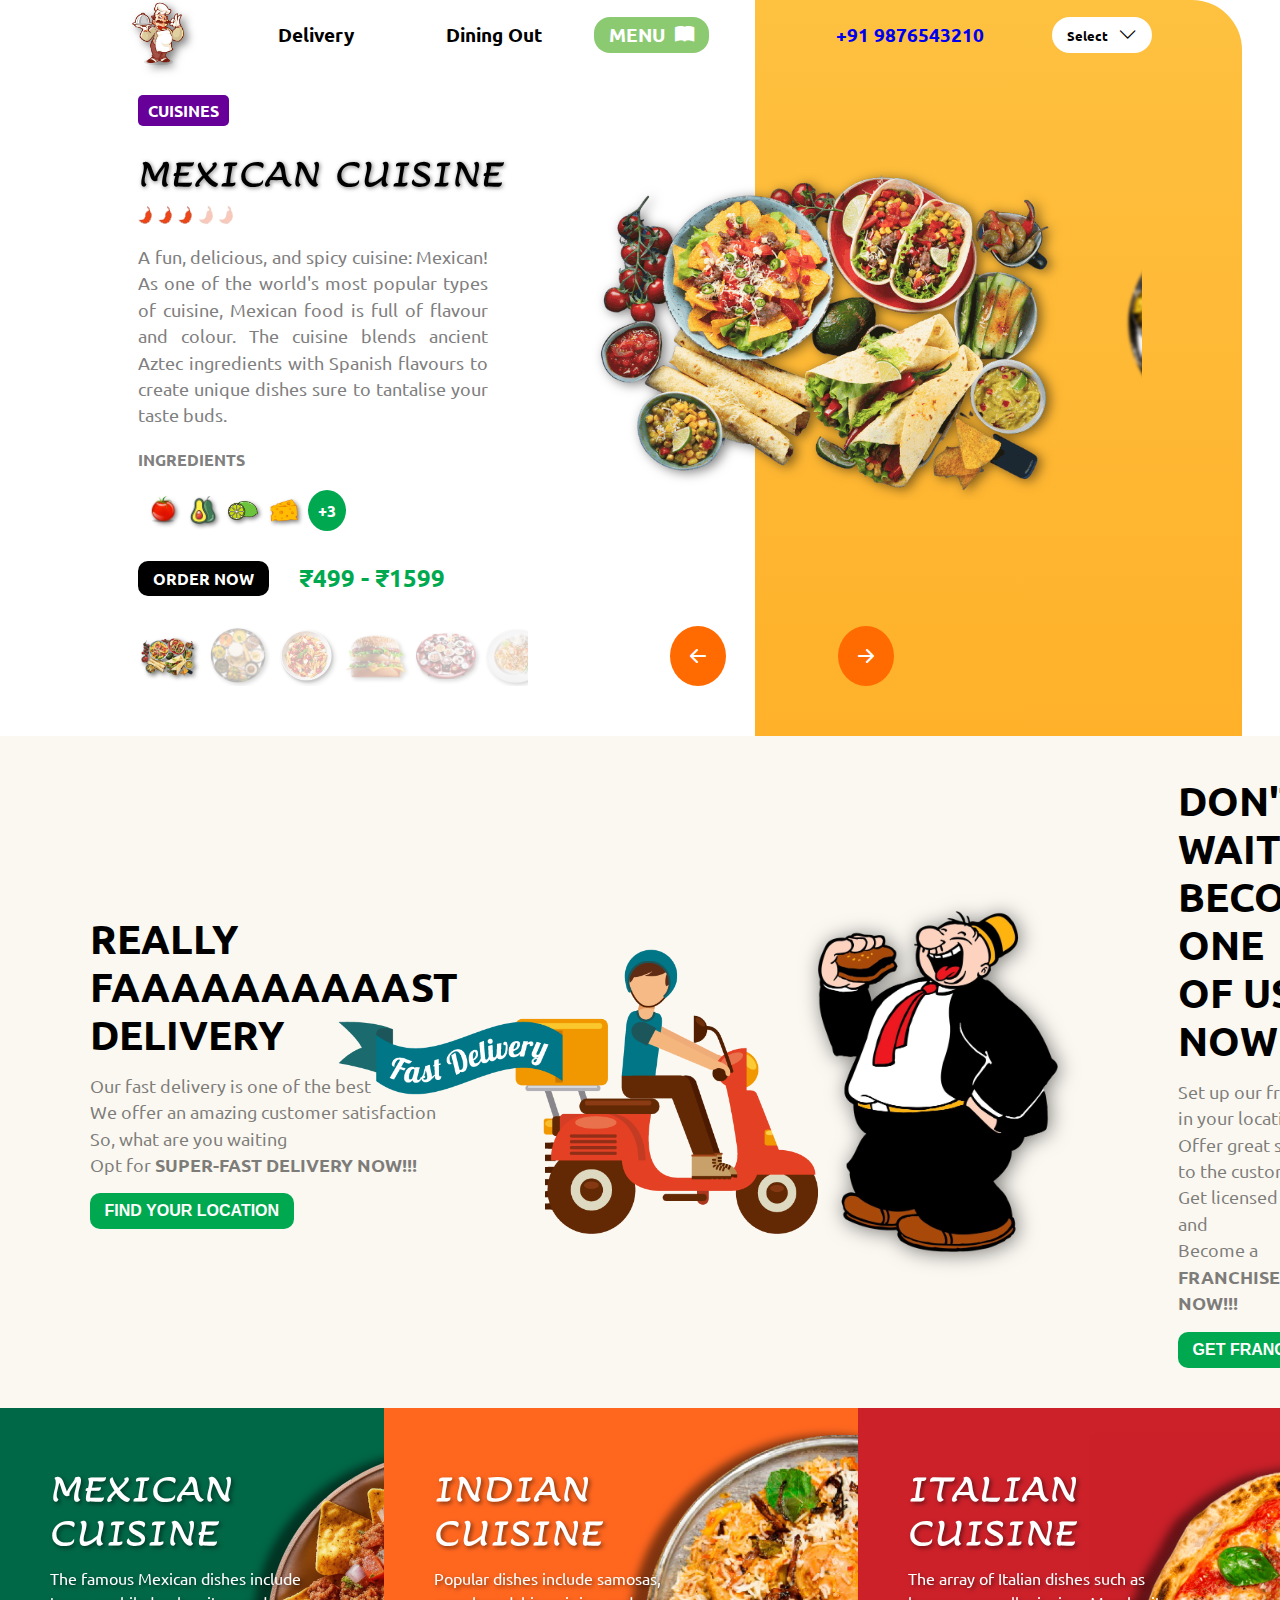
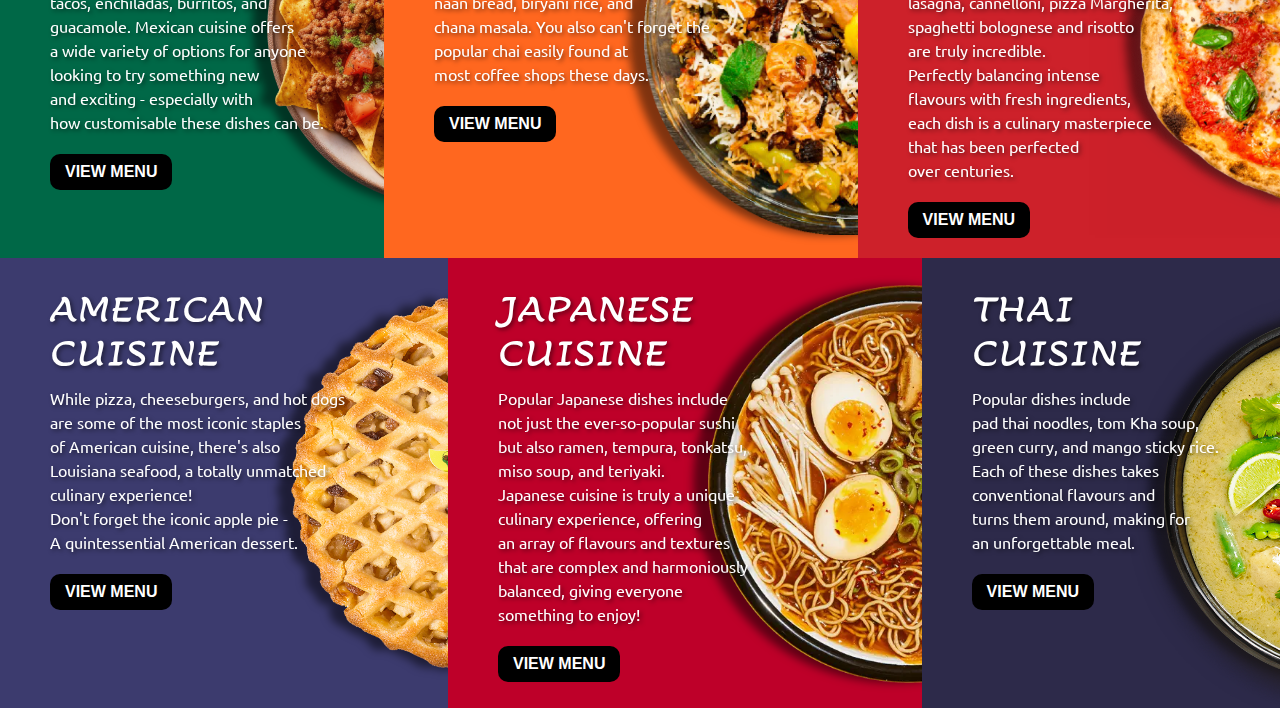
==== index.html @ 0b4f0e3e "Update index.html" ====
<!DOCTYPE html>
<html lang="en">
<head>
    <meta charset="UTF-8">
    <meta name="viewport" content="width=device-width, initial-scale=1.0">
    <title>Food Nation</title>
    
    <!-- stylesheet link -->
    <link rel="stylesheet" href="style.css">
    
    <!-- bootstrap icons link -->
    <link rel="stylesheet" href="https://cdn.jsdelivr.net/npm/bootstrap-icons@1.10.5/font/bootstrap-icons.css">
</head>
<body>

    <header>
        <nav>

            <div class="logo_ul">
                <a href="/"><img src="home_page_logo.png" alt="Our logo"></a>
                <ul>
                    <li><a href="#">Delivery</a></li>
                    <li><a href="#">Dining Out</a></li>
                    <li><a href="#">MENU <i class="bi bi-book-fill"></i></a></li>
                </ul>
            </div>

            <div class="contact_select">
                <li><a href="tel:9876543210">+91 9876543210</a></li>
                <li><h6>Select</h6>
                <i class="bi bi-chevron-down"></i></li>
            </div>

        </nav>

        <!-- Section starts -->
        <section>

            <div class="content">
                <h5>CUISINES</h5>
                <h1 class="title">MEXICAN CUISINE</h1>
                <div class="spicy_icon">
                    <img src="img/icon_1.png" alt="chilli">
                    <img src="img/icon_1.png" alt="chilli">
                    <img src="img/icon_1.png" alt="chilli">
                    <img src="img/icon_2.png" alt="chilli">
                    <img src="img/icon_2.png" alt="chilli">
                </div>
                <p>A fun, delicious, and spicy cuisine: Mexican! As one of the world's most popular types of cuisine, Mexican food is full of flavour and colour. The cuisine blends ancient Aztec ingredients with Spanish flavours to create unique dishes sure to tantalise your taste buds.</p>
                
                <h6>INGREDIENTS</h6>
                <div class="img_box">
                    <img src="img/tomato_logo.png" alt="tomato_logo">
                    <img src="img/avocado_logo.png" alt="avocado_logo">
                    <img src="img/lime_logo.png" alt="lime_logo">
                    <img src="img/cheese_logo.png" alt="cheese_logo">
                    <h6>+3</h6>
                </div>
                <div class="order_rate">
                    <a href="">ORDER NOW</a>
                    <h2 class="price">&#x20B9;499 - &#x20B9;1599</h2>
                </div>
                <div class="food_slider">
                    <img src="img/mexican_cuisine.png" alt="Mexican Cuisine">
                    <img src="img/indian_cuisine.png" alt="Indian Cuisine">
                    <img src="img/italian_cuisine.png" alt="Italian Cuisine">
                    <img src="img/american_cuisine.png" alt="American Cuisine">
                    <img src="img/japanese_cuisine.png" alt="Japanese Cuisine">
                    <img src="img/thai_cuisine.png" alt="Thai Cuisine">
                </div>
            </div>
            <div class="img_box">
                <div class="images">
                    <img src="img/mexican_cuisine.png" alt="Mexican Cuisine">
                    <img src="img/indian_cuisine.png" alt="Indian Cuisine">
                    <img src="img/italian_cuisine.png" alt="Italian Cuisine">
                    <img src="img/american_cuisine.png" alt="American Cuisine">
                    <img src="img/japanese_cuisine.png" alt="Japanese Cuisine">
                    <img src="img/thai_cuisine.png" alt="Thai Cuisine">
                </div>
                <div class="slide_buttons">
                    <i class="bi bi-arrow-left-short"></i>
                    <i class="bi bi-arrow-right-short"></i>                   
                </div>
            </div>
        </section>
        <!-- Section ends -->

    </header>

    <div class="delivery">
        
        <div class="container">
            
            <h1>REALLY <br> FAAAAAAAAAAST <br> DELIVERY</h1>
            <p>Our fast delivery is one of the best <br>
                We offer an amazing customer satisfaction <br>
                So, what are you waiting <br>
                Opt for <strong>SUPER-FAST DELIVERY NOW!!!</strong>    
            </p>
            <button>FIND YOUR LOCATION</button>
        </div>
            
        <img src="img/delivery_boy.png" alt="Delivery Boy">
        <img src="img/J._Wellington_Wimpy.webp" alt="J Wellington Wimpy">
        
        <div class="container">
            <h1>DON'T WAIT <br> BECOME ONE <br> OF US NOW</h1>
            <p>Set up our franchise in your location <br>
                Offer great service to the customers <br>
                Get licensed by us and <br>
                Become a <strong>FRANCHISEE NOW!!!</strong>    
            </p>
            <button>GET FRANCHISE</button>
        
        </div>

    </div>

    <div class="food_menu">
        
        <div class="food_box">
            <div class="container">
                <h1>MEXICAN <br> CUISINE</h1>
                <p>The famous Mexican dishes include <br> 
                    tacos, enchiladas, burritos, and <br> 
                    guacamole. Mexican cuisine offers <br> 
                    a wide variety of options for anyone <br> 
                    looking to try something new <br> 
                    and exciting - especially with <br>
                    how customisable these dishes can be.
                </p>
                <button>VIEW MENU</button>
            </div>
            <img src="img/Nachos.png" alt="Nachos">
        </div>
        
        <div class="food_box">
            <div class="container">
                <h1>INDIAN <br> CUISINE</h1>
                <p>Popular dishes include samosas, <br> 
                    naan bread, biryani rice, and <br> 
                    chana masala. You also can't forget the <br> 
                    popular chai easily found at <br> 
                    most coffee shops these days.
                </p>
                <button>VIEW MENU</button>
            </div>
            <img src="img/biryani.png" alt="Biryani">
        </div>
        
        <div class="food_box">
            <div class="container">
                <h1>ITALIAN <br> CUISINE</h1>
                <p>The array of Italian dishes such as <br> 
                    lasagna, cannelloni, pizza Margherita, <br> 
                    spaghetti bolognese and risotto <br> 
                    are truly incredible. <br> 
                    Perfectly balancing intense <br> 
                    flavours with fresh ingredients, <br> 
                    each dish is a culinary masterpiece <br> 
                    that has been perfected <br> 
                    over centuries.
                </p>
                <button>VIEW MENU</button>
            </div>
            <img src="img/pizza.png" alt="Pizza Margherita">
        </div>
        
    </div>
    
    <div class="food_menu food_menu2">

        <div class="food_box">
            <div class="container">
                <h1>AMERICAN <br> CUISINE</h1>
                <p>While pizza, cheeseburgers, and hot dogs <br>
                    are some of the most iconic staples <br> 
                    of American cuisine, there's also <br> 
                    Louisiana seafood, a totally unmatched <br>
                    culinary experience! <br>
                    Don't forget the iconic apple pie - <br>
                    A quintessential American dessert.
                </p>
                <button>VIEW MENU</button>
            </div>
            <img src="img/apple_pie.png" alt="Apple Pie">
        </div>
        
        <div class="food_box">
            <div class="container">
                <h1>JAPANESE <br> CUISINE</h1>
                <p>Popular Japanese dishes include <br> 
                    not just the ever-so-popular sushi <br>
                    but also ramen, tempura, tonkatsu, <br> 
                    miso soup, and teriyaki. <br>
                    Japanese cuisine is truly a unique <br> 
                    culinary experience, offering <br> 
                    an array of flavours and textures <br>
                    that are complex and harmoniously <br> 
                    balanced, giving everyone <br>
                    something to enjoy!
                </p>
                <button>VIEW MENU</button>
            </div>
            <img src="img/ramen.png" alt="Ramen">
        </div>
        
        <div class="food_box">
            <div class="container">
                <h1>THAI <br> CUISINE</h1>
                <p>Popular dishes include <br>
                    pad thai noodles, tom Kha soup, <br>
                    green curry, and mango sticky rice. <br>
                    Each of these dishes takes <br>
                    conventional flavours and <br> 
                    turns them around, making for <br>
                    an unforgettable meal.
                </p>
                <button>VIEW MENU</button>
            </div>
            <img src="img/green-curry.png" alt="Green Curry">
        </div>
        
    </div>

</body>
</html>
---- style.css ----
@import url('https://fonts.googleapis.com/css2?family=Baloo+2&family=Ubuntu:wght@300;400;500;700&display=swap');
@import url('https://fonts.googleapis.com/css2?family=Baloo+2&family=Lumanosimo&family=Ubuntu:wght@300;400;500;700&display=swap');

*{
    margin: 0;
    padding: 0;
    box-sizing: border-box;
}

:root{
    --white: white;
    --list-hover-text-color: rgba(0, 0, 0, .2);
    --h6-order-rate-color: #00a950;
    --paragraph-color: rgba(0, 0, 0, 0.5);
    --list-font-size: 1.2rem;
    --list-font-weight: 600;
    --content-font-size: 1rem;
    --content-font-color: gray;
}

html {
    font-family: 'Ubuntu', sans-serif;
}

header {
    position: relative;
    width: 100%;
    height: auto;
    padding-bottom: 40px;
}

/* yellow card in the top right part of the screen */
header::before {
    content: '';
    position: absolute;
    width: 38%;
    height: 100%;
    right: 3%;
    background: linear-gradient(0deg, #ffb12a, #fec140);
    border-radius: 0 50px 0 0;
    z-index: -1;
}

header nav {
    margin: 0 auto;
    width: 80%;
    height: 70px;
    display: flex;
    align-items: center;
    justify-content: space-between;
}

header nav .logo_ul{
    display: flex;
    align-items: center;
}

/* gave dimensions to the chef img logo */
header nav .logo_ul img {
    filter: drop-shadow(4px 4px 4px var(--paragraph-color));
    width: 60px;
}

/* setting the display of ul as flex so as to align them in center */
header nav .logo_ul ul{
    display: flex;
    align-items: center;
    margin-left: 50px;
}

/* removing the bullets from the list items */
header nav .logo_ul ul li{
    list-style-type: none;
    padding: 1em 2.5em;
    margin-right: 12px;
}

/* removing the underline from anchor tags */
header nav .logo_ul ul li a{
    text-decoration: none;
    color: black;
    font-size: var(--list-font-size);
    font-weight: var(--list-font-weight);
    transition: .3s linear;
}

/* targeting the last element in the list */
header nav .logo_ul ul li:nth-last-child(1) {
    background: #8CCA72;
    border-radius: 1em;
    padding: 5px 15px;
}

/* targeting the anchor tag in the last element of the list */
header nav .logo_ul ul li:nth-last-child(1) a{
    color: var(--white);
}

/* gave margin to the MENU_icon */
header nav .logo_ul ul li:nth-last-child(1) a i{
    margin-left: 5px;
}

/* hover effect for anchor tags */
header nav .logo_ul ul li a:hover{
    color: var(--list-hover-text-color);
}

/* .contact_select styling starts here */
header nav .contact_select {
    display: flex;
    align-items: center;
}

/* accessing the list elements inside .contact_select class*/
header nav .contact_select li {
    display: flex;
    align-items: center;
    padding: .5em 2.5em;
    font-size: var(--list-font-size);
    font-weight: var(--list-font-weight);
}

/* removing the bullets from the list elements */
header nav .contact_select li a {
    margin-left: 12px;
    text-decoration: none;
}

/* targeting the 2nd element of the list */
header nav .contact_select li:nth-child(2) {
    display: flex;
    justify-content: space-between;
    font-size: var(--list-font-size);
    background: var(--white);
    border-radius: 1em;
    padding: 5px 15px;
    width: 100px;
    margin-left: 20px;
}

/* giving margin-left to the icon in the 2nd element */
header nav .contact_select li:nth-child(2) i {
    margin-left: 5px;
}

/* section styling starts here */
section{
    display: flex;
    width: 80%;
    margin: auto;
    margin-top: 20px;
}

/* styling for the chilli icons and ingredients images */
section .content, .img_box{
    position: relative;
    width: 40%;
    padding: 10px;
}

/* styling for only the ingredients images */
section .img_box{
    width: 60%;
}

/* styling for the cuisines box */
section .content h5 {
    display: unset;
    color: var(--white);
    background: #660099;
    padding: 5px 10px;
    border-radius: 5px;
    font-size: var(--content-font-size);
}

/* styling for the mexican cuisine title-box */
section .content h1 {
    filter: drop-shadow(1px 1px 2px var(--paragraph-color));
    margin-block: 1em .25em; 
    font-family: 'Lumanosimo', cursive;
    letter-spacing: 3px;
}

/* styling for the chilli icons only*/
section .content .spicy_icon {
    margin-bottom: 1em;
}

/* styling for the cuisines description */
section .content p {
    text-align: justify;
    width: 350px;
    line-height: 1.5em;
    font-size: 1.1rem;
    color: var(--content-font-color);
}

/* styling for the ingredients heading */
section .content h6 {
    margin-top: 20px;
    color: var(--content-font-color);
    font-size: var(--content-font-size);
}

/* accessing the ingredients images box */
section .content .img_box {
    display: flex; 
    align-items: center; 
}

/* accessing the images in images box */
section .content .img_box img {
    width: 30px;
    margin-right: 10px;
    filter: drop-shadow(2px 2px 2px gray);
}

/* styling the +3 heading */
section .content .img_box h6 {
    background: var(--h6-order-rate-color);
    color: var(--white);
    border-radius: 50%;
    padding: 10px;
    position: relative;
    top: -10px;
}

/* accessing the order rate boxx */
section .content .order_rate {
    display: flex;
    align-items: center;
    margin-top: 10px;
}

/* styling the anchor tage in order rate boxx */
section .content .order_rate a {
    font-weight: var(--list-font-weight);
    background: #000;
    color: var(--white);
    border-radius: 10px;
    padding: 7px 15px;
    text-decoration: none;
    font-size: var(--content-font-size);
    transition: .3s linear;
}

/* adding a hover class over the anchor tag */
section .content .order_rate a:hover {
    background: var(--h6-order-rate-color);
} 

/* styling the price heading beside order rate boxx */
section .content .order_rate h2 {
    margin-left: 30px;
    color: var(--h6-order-rate-color);
}

/* setting scroll properties of the food slider */
section .content .food_slider {
    margin-top: 30px;
    display: flex;
    align-items: center;
    width: 100%;
    overflow-x: auto;
    scroll-behavior: smooth;
    scrollbar-width:none; /* hiding the scroll-bar for firefox */
}

/* hiding the scroll-bar for chrome */
section .content .food_slider::-webkit-scrollbar {
    display: none;
}

/* styling each image within the food slider */
section .content .food_slider img {
    filter: drop-shadow(2px 2px 2px var(--paragraph-color));
    width: 60px;
    height: 60px;
    margin-right: 10px;
    cursor: pointer;
    opacity: .3;
    transition: .3s linear;
    object-fit: contain;
}

/* giving the 1st image in the slider a opacity-1 using pseudo-class */
section .content .food_slider img:nth-child(1) {
    opacity: 1;
    transform: scale(1.1);
}

/* adding hover effect over each image in the slider and also scaling them */
section .content .food_slider img:hover {
    opacity: 1;
    transform: scale(1.1);
}

/* setting scroll properties of the img_box */
section .img_box .images {
    width: 100%;
    display: flex;
    align-items: center;
    scroll-behavior: smooth;
    overflow-x: auto;
    margin-top: 50px;    
    scrollbar-width:none; /* hiding the scroll-bar for firefox */
}

/* hiding the scroll-bar for chrome */
section .img_box .images::-webkit-scrollbar {
    display: none;
}

/* styling each image withing the box */
section .img_box .images img {
    width: 13.5em;
    margin-right: 10px;
    filter: blur(1.5px);
    transition: .3s linear;
}

/* accessing the 1st element from the image box and styling iy */
section .img_box .images img:nth-child(1) {
    width: 35em;
    filter: blur(0px) drop-shadow(4px 2.5px 6px var(--paragraph-color));
}

/* styling the slider buttons */
section .img_box .slide_buttons {
    position: absolute;
    bottom: 10px;
    left: 21.5%;
    width: 14em;
    display: flex;
    align-items: center;
    justify-content: space-between;
}

/* styling the icons within the buttons */
section .img_box .slide_buttons i {
    font-size: 2em;
    background: #ff6b01;
    color: var(--white);
    border-radius: 50%;
    padding: 10px 12px;
    cursor: pointer;
    transition: .3s linear;
}
/* section styling ends here */

/* delivery section styling starts here */
.delivery {
    width: 100%;
    margin: auto;
    background: #fbf8f2;
    height: auto;
    padding: 40px 7%;
    display: flex;
    align-items: center;
}

/* styling the title of delivery class */
.delivery .container h1 {
    font-weight: bold;
    font-size: 2.5rem;
    line-height: 1.2em;
}

/* styling the paragraph in delivery class */
.delivery .container p {
    font-size: 1.1rem;
    color: var(--paragraph-color);
    line-height: 1.5em;
    margin: 15px 0;
}

/* styling the button in delivery class */
.delivery .container button {
    font-weight: var(--list-font-weight);
    background: var(--h6-order-rate-color);
    border-radius: 10px;
    padding: 9px 15px;
    color: var(--white);
    font-size: 1rem;
    border: none;
    outline: none;
    cursor: pointer;
    transition: .3s linear;
}

/* adding a hover effect over the button */
.delivery .container button:hover {
    background: black;
}

/* styling the delivery boy image */
.delivery img:nth-child(2) {
    width: 30em;
    transform: translateX(-120px) translateY(20px);
}

/* styling the food lover image */
.delivery img:nth-child(3) {
    width: 15em;
    transform: translateX(-120px) translateY(10px);
    filter: drop-shadow(2px 2px 10px rgba(0, 0, 0, 0.5));
}
/* delivery section styling ends here */

/* food_menu styling starts here */
.food_menu {
    width: 100%;
    display: flex;
    justify-content: space-between;
}

.food_menu .food_box{
    overflow: hidden;
    color: var(--white);
    position: relative;
    width: 30%;
    height: 450px;
    background: #006847;
    padding: 60px 50px;
    z-index: 2;
}

.food_menu .food_box:nth-child(2){
    width: 37%;
    background: #FF671F;
}

.food_menu .food_box:nth-child(3){
    width: 33%;
    background: #CD212A;
}

.food_menu .food_box .container {
    position: relative;
    z-index: 2;
}

.food_menu .food_box .container h1{
    filter: drop-shadow(2px 2px 2px var(--paragraph-color));
    font-family: 'Lumanosimo', cursive;
    letter-spacing: 3px;
    font-weight: var(--list-font-weight);
    margin-bottom: 10px;
}

.food_menu .food_box .container p{
    filter: drop-shadow(2px 2px 2px var(--paragraph-color));
    line-height: 1.5em;
    margin-top: 10px;
}

.food_menu .food_box .container button{
    font-weight: var(--list-font-weight);
    background: black;
    border-radius: 10px;
    padding: 9px 15px;
    color: var(--white);
    font-size: 1rem;
    border: none;
    outline: none;
    cursor: pointer;
    margin-top: 20px;
    transition: .3s linear;
}

.food_menu .food_box img {
    filter: drop-shadow(-15px 0px 4px var(--paragraph-color));
    position: absolute;
    left: 53%;
    top: -4%;
    width: 30em;
    z-index: -1;
}

.food_menu .food_box:nth-child(2) img {
    position: absolute;
    left: 55%;
    top: 6%;
    width: 25em;
    z-index: -1;
}

.food_menu .food_box:nth-child(3) img {
    position: absolute;
    left: 59%;
    top: 6%;
    width: 25em;
    z-index: -1;
}

.food_menu2 .food_box {
    overflow: hidden;
    position: relative;
    width: 35%;
    height: 450px;
    background: #3c3b6e;
    padding: 30px 50px;
    /* padding: 60px 50px; */
    z-index: 2;
}

.food_menu2 .food_box:nth-child(2) {
    width: 37%;
    background: #be0029;
}

.food_menu2 .food_box:nth-child(3) {
    width: 28%;
    background: #2D2A4A;
}

.food_menu2 .food_box:nth-child(3) img{
    position: absolute;
    left: 50%;
    top: 3%;
    width: 30em;
    z-index: -1;
}
/* food_menu styling ends here */
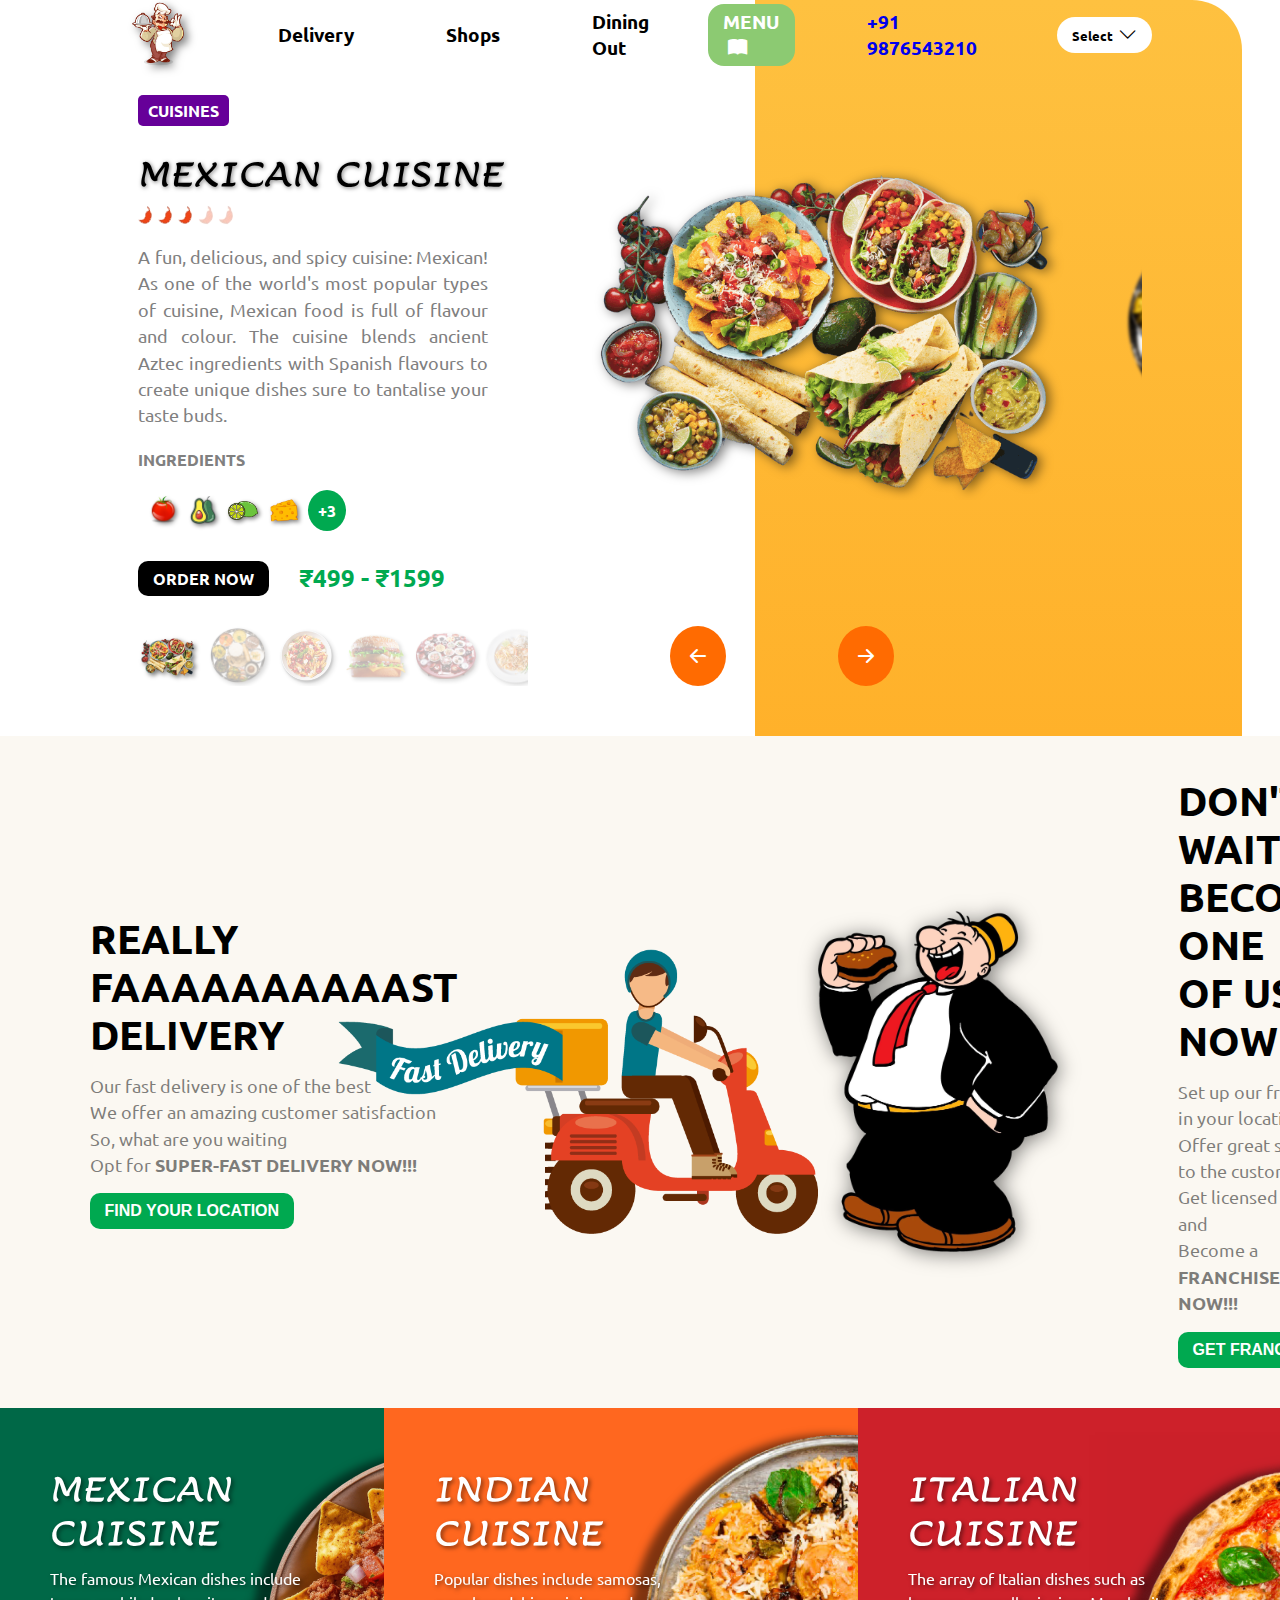
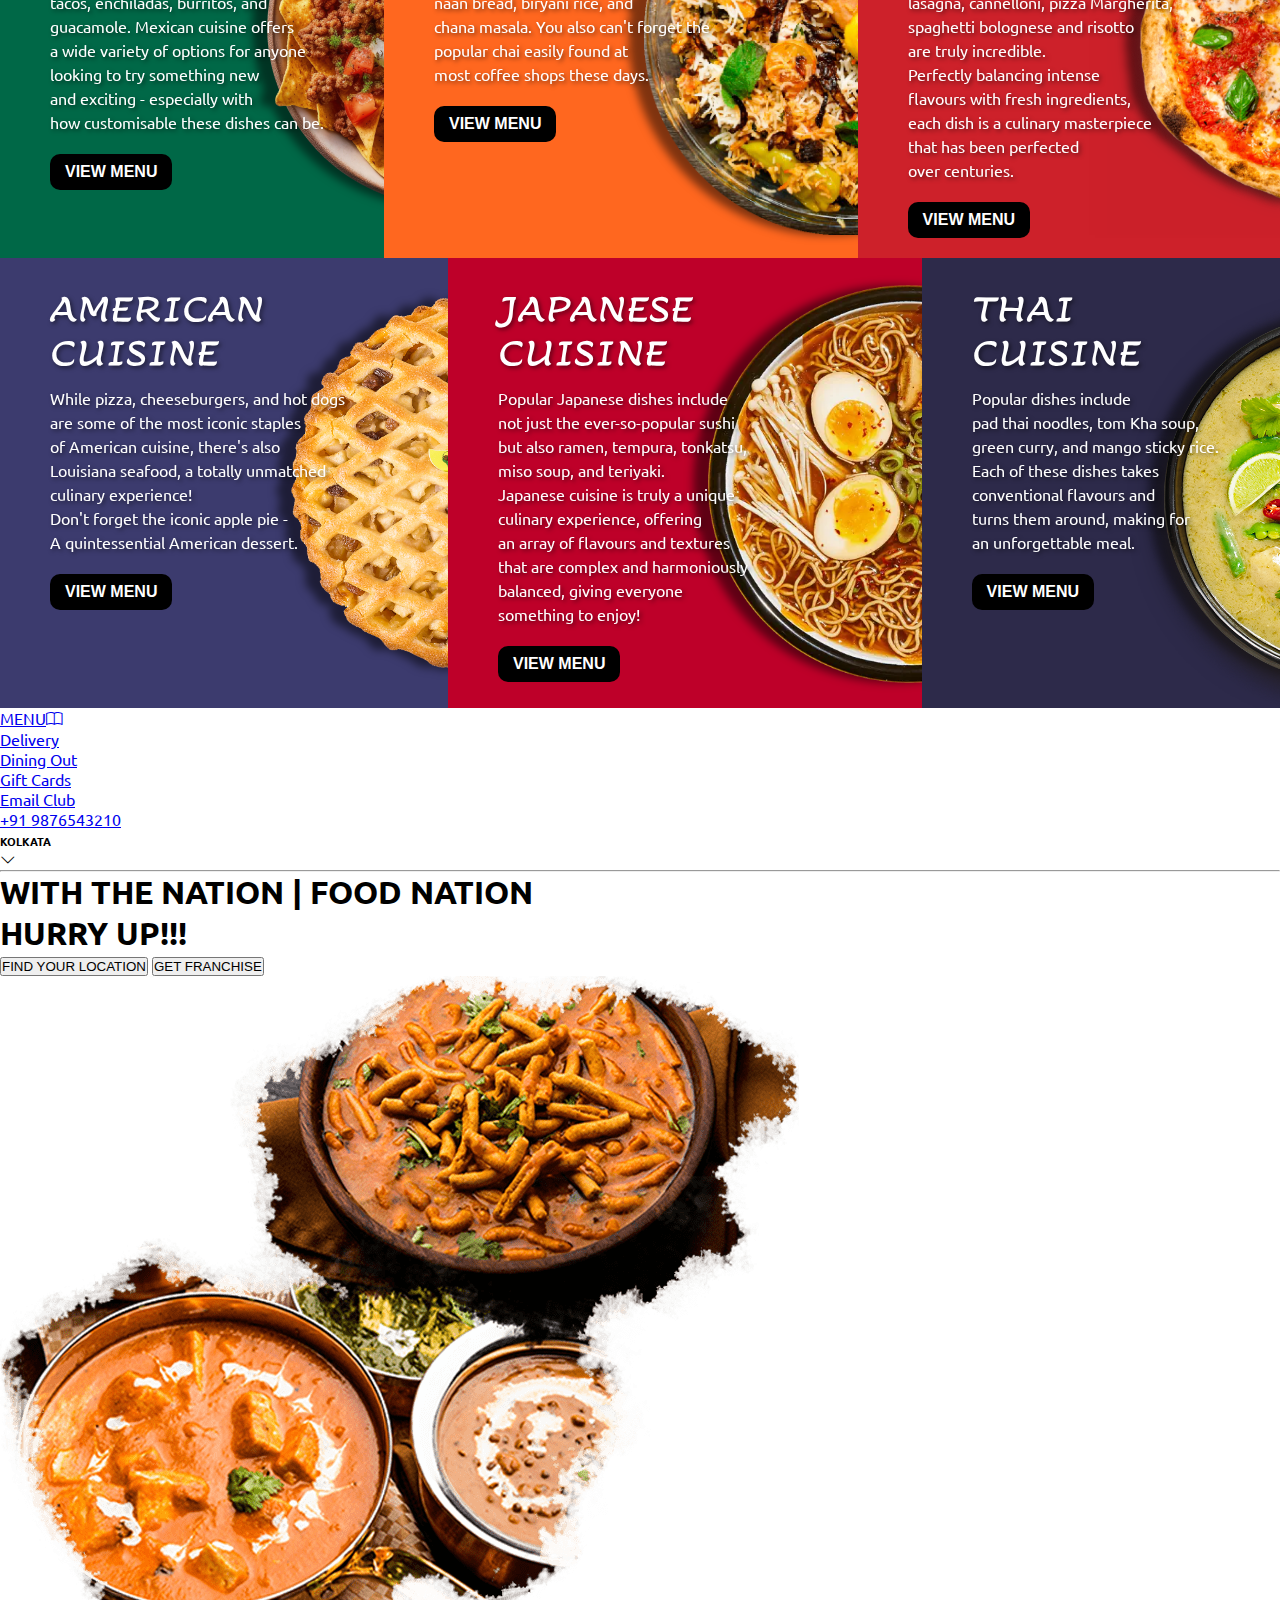
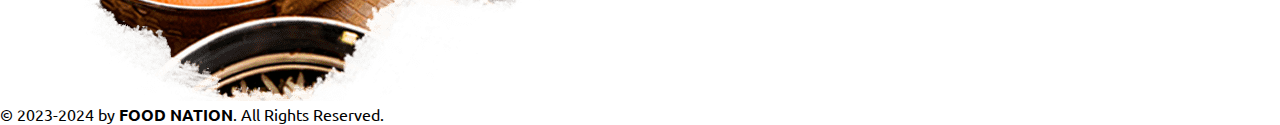
==== commit 506d7cea: "Update index.html" ====
--- a/index.html
+++ b/index.html
@@ -20,6 +20,7 @@
                 <a href="/"><img src="home_page_logo.png" alt="Our logo"></a>
                 <ul>
                     <li><a href="#">Delivery</a></li>
+                    <li><a href="#">Shops</a></li>
                     <li><a href="#">Dining Out</a></li>
                     <li><a href="#">MENU <i class="bi bi-book-fill"></i></a></li>
                 </ul>
@@ -27,8 +28,10 @@
 
             <div class="contact_select">
                 <li><a href="tel:9876543210">+91 9876543210</a></li>
-                <li><h6>Select</h6>
-                <i class="bi bi-chevron-down"></i></li>
+                <li>
+                    <h6>Select</h6>
+                    <i class="bi bi-chevron-down"></i>
+                </li>
             </div>
 
         </nav>
@@ -83,6 +86,7 @@
                     <i class="bi bi-arrow-right-short"></i>                   
                 </div>
             </div>
+
         </section>
         <!-- Section ends -->
 
@@ -224,5 +228,42 @@
         
     </div>
 
+    <footer>
+
+        <nav>
+            <ul>
+                <li><a href="#">MENU<i class="bi bi-book"></i></a></li>
+                <li><a href="#">Delivery</a></li>
+                <li><a href="#">Dining Out</a></li>
+                <li><a href="#">Gift Cards</a></li>
+                <li><a href="#">Email Club</a></li>
+            </ul>
+            <ul>
+                <li><a href="tel:9876543210">+91 9876543210</a></li>
+                <li>
+                    <h6>KOLKATA</h6>
+                    <i class="bi bi-chevron-down"></i>
+                </li>
+            </ul>
+        </nav>
+
+        <hr>
+
+        <div class="container">
+
+            <h1>WITH THE NATION | FOOD NATION</h1>
+            <h1>HURRY UP!!!</h1>
+            <div class="button">
+                <button>FIND YOUR LOCATION</button>
+                <button>GET FRANCHISE</button>
+            </div>
+        </div>
+        <img src="img/footer_food.png" alt="Footer Food Image">
+        <p class="copyright">© 2023-2024 by <strong>FOOD NATION</strong>. All Rights Reserved.</p>
+    
+    </footer>
+
+    <script src="app.js"></script>
+
 </body>
-</html>
+</html>--- a/style.css
+++ b/style.css
@@ -415,6 +415,7 @@
     justify-content: space-between;
 }
 
+/* styling every food_box in the 1st row */
 .food_menu .food_box{
     overflow: hidden;
     color: var(--white);
@@ -426,21 +427,25 @@
     z-index: 2;
 }
 
+/* targeting the 2nd food_box in the 1st row*/
 .food_menu .food_box:nth-child(2){
     width: 37%;
     background: #FF671F;
 }
 
+/* targeting the 3rd food_box in the 1st row*/
 .food_menu .food_box:nth-child(3){
     width: 33%;
     background: #CD212A;
 }
 
+/* styling the food_box container */
 .food_menu .food_box .container {
     position: relative;
     z-index: 2;
 }
 
+/* styling the heading within the food_box container */
 .food_menu .food_box .container h1{
     filter: drop-shadow(2px 2px 2px var(--paragraph-color));
     font-family: 'Lumanosimo', cursive;
@@ -449,12 +454,14 @@
     margin-bottom: 10px;
 }
 
+/* styling the paragraph within the food_box container */
 .food_menu .food_box .container p{
     filter: drop-shadow(2px 2px 2px var(--paragraph-color));
     line-height: 1.5em;
     margin-top: 10px;
 }
 
+/* styling the button within the food_box container */
 .food_menu .food_box .container button{
     font-weight: var(--list-font-weight);
     background: black;
@@ -469,6 +476,7 @@
     transition: .3s linear;
 }
 
+/* targeting images of the food_box*/
 .food_menu .food_box img {
     filter: drop-shadow(-15px 0px 4px var(--paragraph-color));
     position: absolute;
@@ -478,6 +486,7 @@
     z-index: -1;
 }
 
+/* targeting the image in the 2nd food_box in the 1st row*/
 .food_menu .food_box:nth-child(2) img {
     position: absolute;
     left: 55%;
@@ -486,6 +495,7 @@
     z-index: -1;
 }
 
+/* targeting the image in the 3rd food_box in the 1st row*/
 .food_menu .food_box:nth-child(3) img {
     position: absolute;
     left: 59%;
@@ -494,6 +504,7 @@
     z-index: -1;
 }
 
+/* styling every food_box in the 2nd row */
 .food_menu2 .food_box {
     overflow: hidden;
     position: relative;
@@ -505,16 +516,19 @@
     z-index: 2;
 }
 
+/* targeting the 2nd food_box in the 2nd row*/
 .food_menu2 .food_box:nth-child(2) {
     width: 37%;
     background: #be0029;
 }
 
+/* targeting the 3rd food_box in the 2nd row*/
 .food_menu2 .food_box:nth-child(3) {
     width: 28%;
     background: #2D2A4A;
 }
 
+/* targeting the image in the 2nd food_box in the 2nd row*/
 .food_menu2 .food_box:nth-child(3) img{
     position: absolute;
     left: 50%;
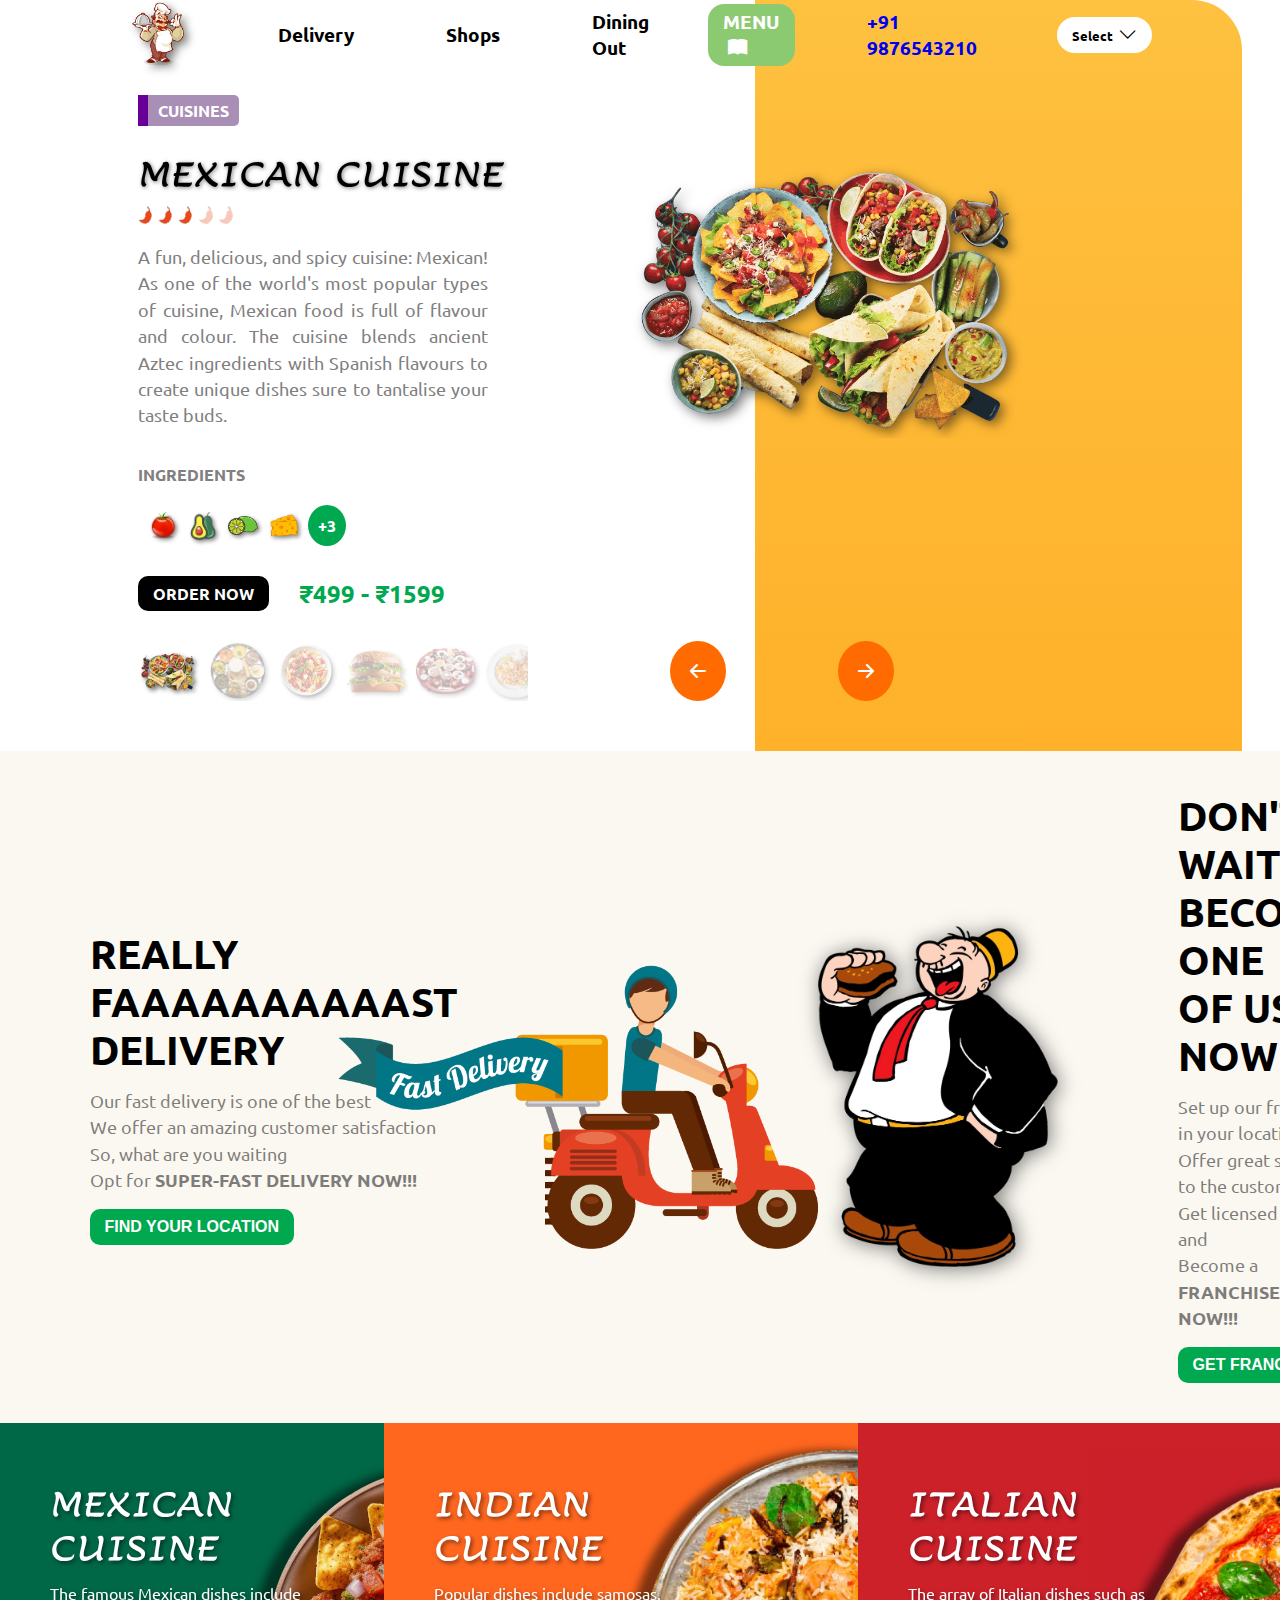
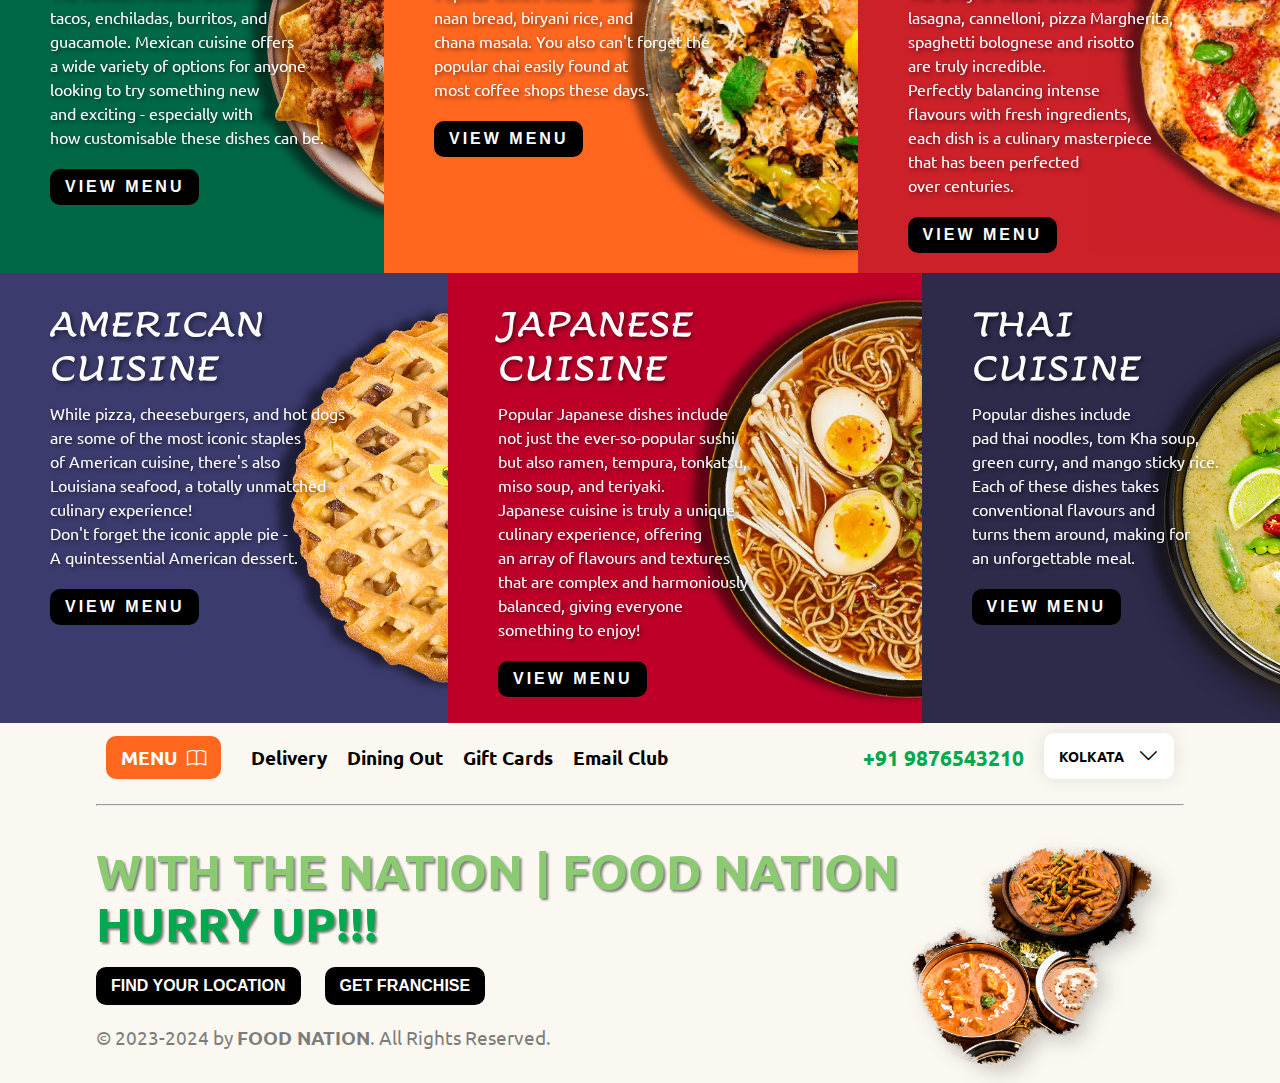
==== commit 6fbada57: "Update files" ====
--- a/index.html
+++ b/index.html
@@ -49,7 +49,7 @@
                     <img src="img/icon_2.png" alt="chilli">
                     <img src="img/icon_2.png" alt="chilli">
                 </div>
-                <p>A fun, delicious, and spicy cuisine: Mexican! As one of the world's most popular types of cuisine, Mexican food is full of flavour and colour. The cuisine blends ancient Aztec ingredients with Spanish flavours to create unique dishes sure to tantalise your taste buds.</p>
+                <p class="description">A fun, delicious, and spicy cuisine: Mexican! As one of the world's most popular types of cuisine, Mexican food is full of flavour and colour. The cuisine blends ancient Aztec ingredients with Spanish flavours to create unique dishes sure to tantalise your taste buds.</p>
                 
                 <h6>INGREDIENTS</h6>
                 <div class="img_box">
@@ -64,22 +64,22 @@
                     <h2 class="price">&#x20B9;499 - &#x20B9;1599</h2>
                 </div>
                 <div class="food_slider">
-                    <img src="img/mexican_cuisine.png" alt="Mexican Cuisine">
-                    <img src="img/indian_cuisine.png" alt="Indian Cuisine">
-                    <img src="img/italian_cuisine.png" alt="Italian Cuisine">
-                    <img src="img/american_cuisine.png" alt="American Cuisine">
-                    <img src="img/japanese_cuisine.png" alt="Japanese Cuisine">
-                    <img src="img/thai_cuisine.png" alt="Thai Cuisine">
+                    <img class="icon_images" src="img/mexican_cuisine.png" alt="Mexican Cuisine">
+                    <img class="icon_images" src="img/indian_cuisine.png" alt="Indian Cuisine">
+                    <img class="icon_images" src="img/italian_cuisine.png" alt="Italian Cuisine">
+                    <img class="icon_images" src="img/american_cuisine.png" alt="American Cuisine">
+                    <img class="icon_images" src="img/japanese_cuisine.png" alt="Japanese Cuisine">
+                    <img class="icon_images" src="img/thai_cuisine.png" alt="Thai Cuisine">
                 </div>
             </div>
             <div class="img_box">
                 <div class="images">
-                    <img src="img/mexican_cuisine.png" alt="Mexican Cuisine">
-                    <img src="img/indian_cuisine.png" alt="Indian Cuisine">
-                    <img src="img/italian_cuisine.png" alt="Italian Cuisine">
-                    <img src="img/american_cuisine.png" alt="American Cuisine">
-                    <img src="img/japanese_cuisine.png" alt="Japanese Cuisine">
-                    <img src="img/thai_cuisine.png" alt="Thai Cuisine">
+                    <img class="main_images" src="img/mexican_cuisine.png" alt="Mexican Cuisine">
+                    <img class="main_images" src="img/indian_cuisine.png" alt="Indian Cuisine">
+                    <img class="main_images" src="img/italian_cuisine.png" alt="Italian Cuisine">
+                    <img class="main_images" src="img/american_cuisine.png" alt="American Cuisine">
+                    <img class="main_images" src="img/japanese_cuisine.png" alt="Japanese Cuisine">
+                    <img class="main_images" src="img/thai_cuisine.png" alt="Thai Cuisine">
                 </div>
                 <div class="slide_buttons">
                     <i class="bi bi-arrow-left-short"></i>
--- a/style.css
+++ b/style.css
@@ -16,6 +16,7 @@
     --list-font-weight: 600;
     --content-font-size: 1rem;
     --content-font-color: gray;
+    --off-white-bg: #fbf8f2;
 }
 
 html {
@@ -168,9 +169,10 @@
 section .content h5 {
     display: unset;
     color: var(--white);
-    background: #660099;
+    background: #a98eb6;
     padding: 5px 10px;
-    border-radius: 5px;
+    border-radius: 0 5px 5px 0;
+    border-left: 10px solid #660099;
     font-size: var(--content-font-size);
 }
 
@@ -191,6 +193,7 @@
 section .content p {
     text-align: justify;
     width: 350px;
+    height: 200px;
     line-height: 1.5em;
     font-size: 1.1rem;
     color: var(--content-font-color);
@@ -314,16 +317,20 @@
 
 /* styling each image withing the box */
 section .img_box .images img {
-    width: 13.5em;
-    margin-right: 10px;
+    width: 20em;
+    padding: 0 50px;
     filter: blur(1.5px);
     transition: .3s linear;
 }
 
-/* accessing the 1st element from the image box and styling iy */
+/* accessing the 1st element from the image box and styling it */
 section .img_box .images img:nth-child(1) {
-    width: 35em;
-    filter: blur(0px) drop-shadow(4px 2.5px 6px var(--paragraph-color));
+    width: 560px;
+    filter: blur(0px) drop-shadow(4px 4px 6px var(--paragraph-color));
+}
+
+section .img_box .images img:last-child {
+    margin-right: 400px;
 }
 
 /* styling the slider buttons */
@@ -353,7 +360,7 @@
 .delivery {
     width: 100%;
     margin: auto;
-    background: #fbf8f2;
+    background: var(--off-white-bg);
     height: auto;
     padding: 40px 7%;
     display: flex;
@@ -464,6 +471,7 @@
 /* styling the button within the food_box container */
 .food_menu .food_box .container button{
     font-weight: var(--list-font-weight);
+    letter-spacing: 3px;
     background: black;
     border-radius: 10px;
     padding: 9px 15px;
@@ -536,4 +544,186 @@
     width: 30em;
     z-index: -1;
 }
-/* food_menu styling ends here */+/* food_menu styling ends here */
+
+/* footer styling starts here */
+footer {
+    overflow: hidden;
+    width: 100%;
+    height: auto;
+    background: var(--off-white-bg);
+    position: relative;
+}
+
+/* styling the nav bar in footer */
+footer nav {
+    width: 85%;
+    margin: auto;
+    display: flex;
+    align-items: center;
+    justify-content: space-between;
+    padding-top: 10px;
+}
+
+/* stylig the unordered list within nav */
+footer nav ul {
+    display: flex;
+    align-items: center;
+    list-style-type: none;
+}
+
+/* styling the list elements */
+footer nav ul li {
+    margin: 5px 10px;
+}
+
+/* styling the anchor tag in the list */
+footer nav ul li a {
+    text-decoration: none;
+    color: black;
+    font-weight: var(--list-font-weight);
+    font-size: var(--list-font-size);
+    transition: .3s linear;
+}
+
+/* adding a hover effect over the anchor tag */
+footer nav ul li a:hover{
+    color: rgba(0, 0, 0, 0.6);
+}
+
+/* accessing the anchor tag of the 1st list item */
+footer nav ul li:nth-child(1) a{
+    background: #FF671F;
+    color: var(--white);
+    padding: 9px 15px;
+    border-radius: 10px;
+    cursor: pointer;
+    font-size: 1.2rem;
+    transition: .3s linear;
+    margin-top: 10px;
+    margin-right: 10px;
+}
+
+/* accessing the icon of the 1st list item */
+footer nav ul li:nth-child(1) a i{
+    margin-left: 10px;
+}
+
+/* accessing the anchor tag of the 2nd unordered list within the nav */
+footer nav ul:nth-child(2) li a {
+    all: unset;
+    color: var(--h6-order-rate-color);
+    font-weight: bold;
+    font-size: 1.3rem;
+}
+
+/* accessing the anchor tag of the 2nd list item in the 2nd unordered list  */
+footer nav ul:nth-child(2) li:nth-child(2) a {
+    background: var(--white);
+    color: black;
+    padding: 9px 15px;
+    border-radius: 10px;
+    cursor: pointer;
+    font-size: 1.2rem;
+    transition: .3s linear;
+    margin-top: 10px;
+    margin-right: 10px;
+}
+
+/* accessing the 2nd list item in the 2nd unordered list  */
+footer nav ul:nth-child(2) li:nth-child(2) {
+    display: flex;
+    align-items: center;
+    justify-content: space-between;
+    width: 130px;
+    margin-top: 0;
+    margin-right: 10px;
+    padding: 9px 15px;
+    border-radius: 10px;
+    font-size: 1.3rem;
+    background: var(--white);
+    color: black;
+    box-shadow: 0 0 20px rgba(0, 0, 0, .1);
+    cursor: pointer;
+    transition: .3s linear;
+}
+
+/* styling the hr tag in the footer */
+footer hr {
+    width: 85%;
+    margin: auto;
+    margin-top: 20px;
+}
+
+/* styling the .container div */
+footer .container{
+    width: 85%;
+    margin: auto;
+    margin-top: 40px;
+}
+
+/* styling the title in .container */
+footer .container h1{
+    filter: drop-shadow(2px 2px 1px var(--paragraph-color));
+    margin-top: 5px;
+    font-size: 3rem;
+    font-weight: bold;
+    line-height: 1em;
+    color: #8CCA72;
+}
+
+/* styling the 2nd title in .container */
+footer .container h1:nth-child(2) {
+    color: var(--h6-order-rate-color);
+}
+
+/* styling the .button div */
+footer .container .button {
+    margin-top: 20px;
+}
+
+/* styling the buttons in .button */
+footer .container .button button {
+    margin-right: 20px;
+    padding: 10px 15px;
+    font-size: 1rem;
+    border-radius: 10px;
+    color: var(--white);
+    background: black;
+    font-weight: var(--list-font-weight);
+    border: none;
+    outline: none;
+    cursor: pointer;
+    transition: .3s linear;
+}
+
+/* adding a hover effect over the buttons */
+footer .container .button button:hover {
+    background: #8CCA72;
+}
+
+/* giving a seperate hover effect to the 2nd button */
+footer .container .button button:nth-child(2):hover {
+    background: var(--h6-order-rate-color);
+}
+
+/* adjusting the footer image */
+footer img {
+    filter: drop-shadow(8px 8px 10px var(--list-hover-text-color));
+    position: absolute;
+    right: 10%;
+    bottom: 5%;
+    width: 15em;
+    height: auto;
+}
+
+/* styling the copyright para */
+footer .copyright {
+    color: var(--paragraph-color);
+    width: 85%;
+    margin: auto;
+    margin-top: 20px;
+    font-size: 1.2rem;
+    padding-bottom: 2rem;
+}
+/* footer styling ends here */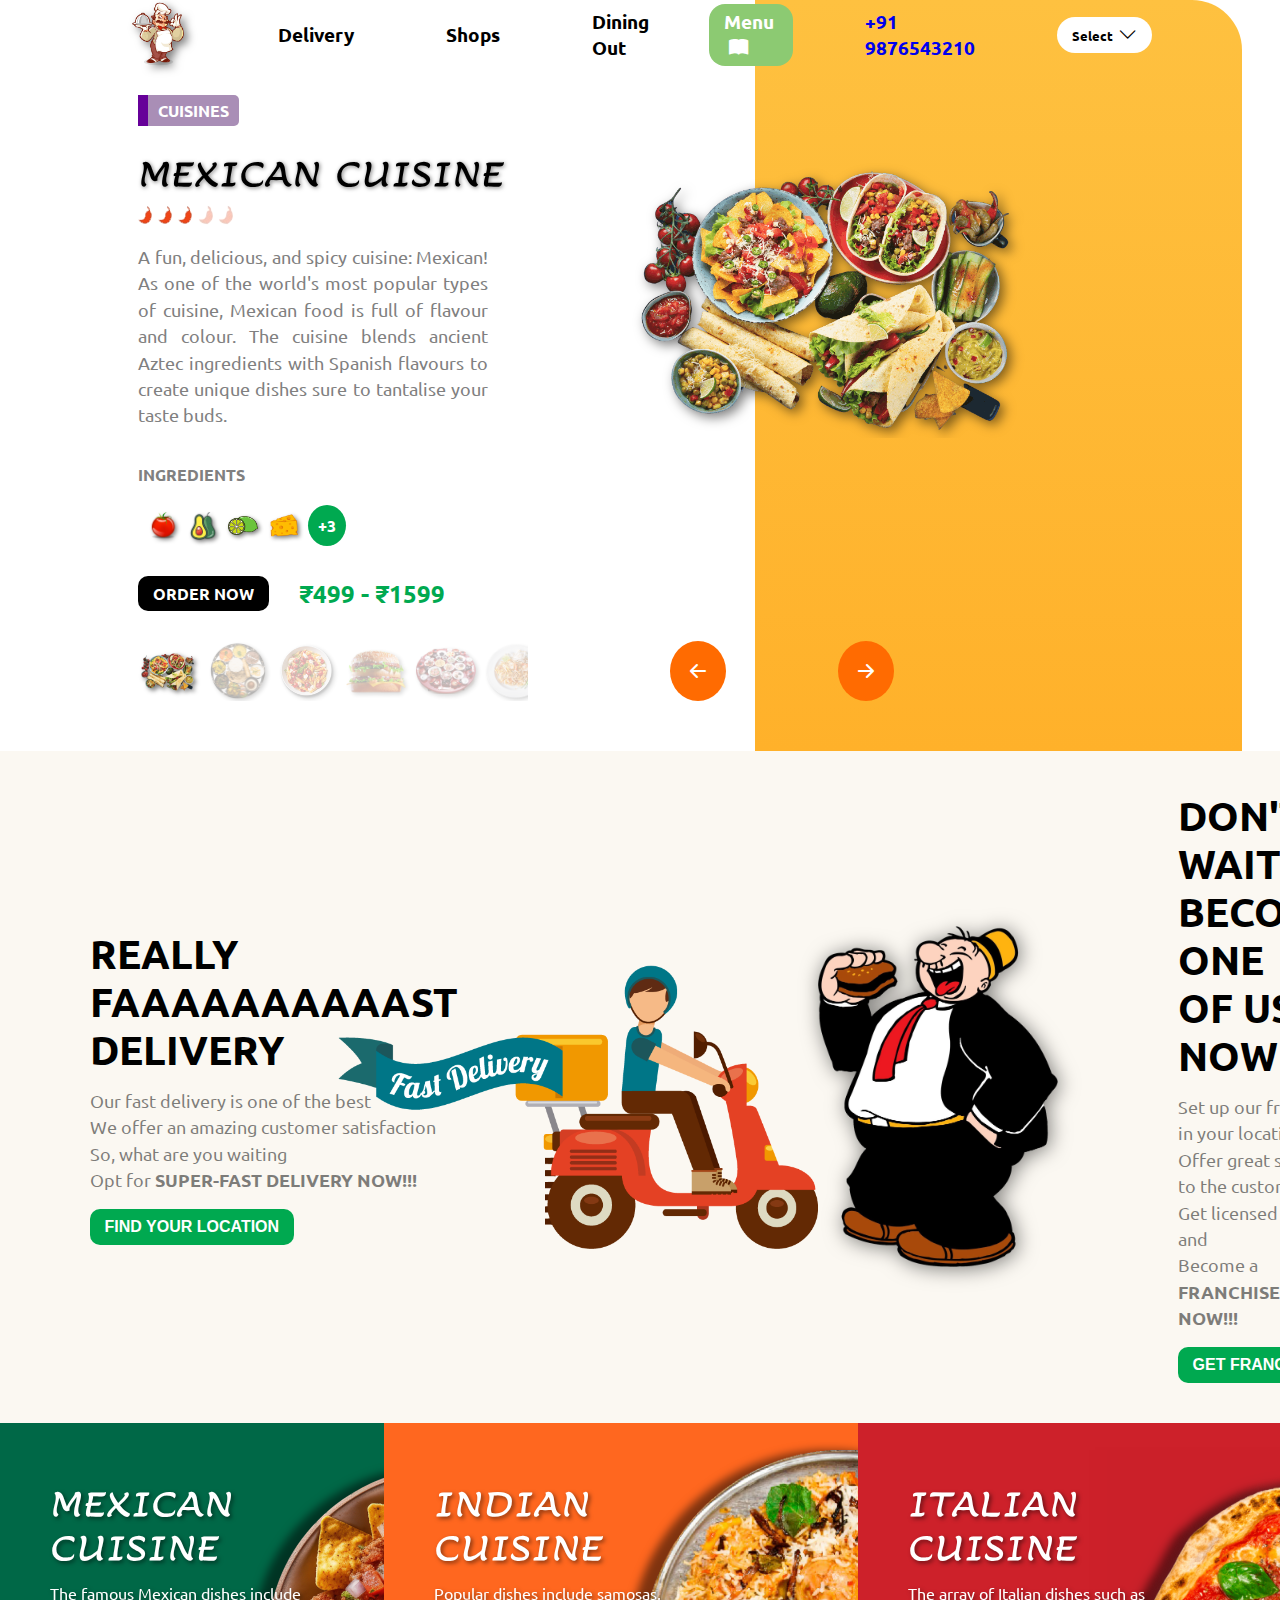
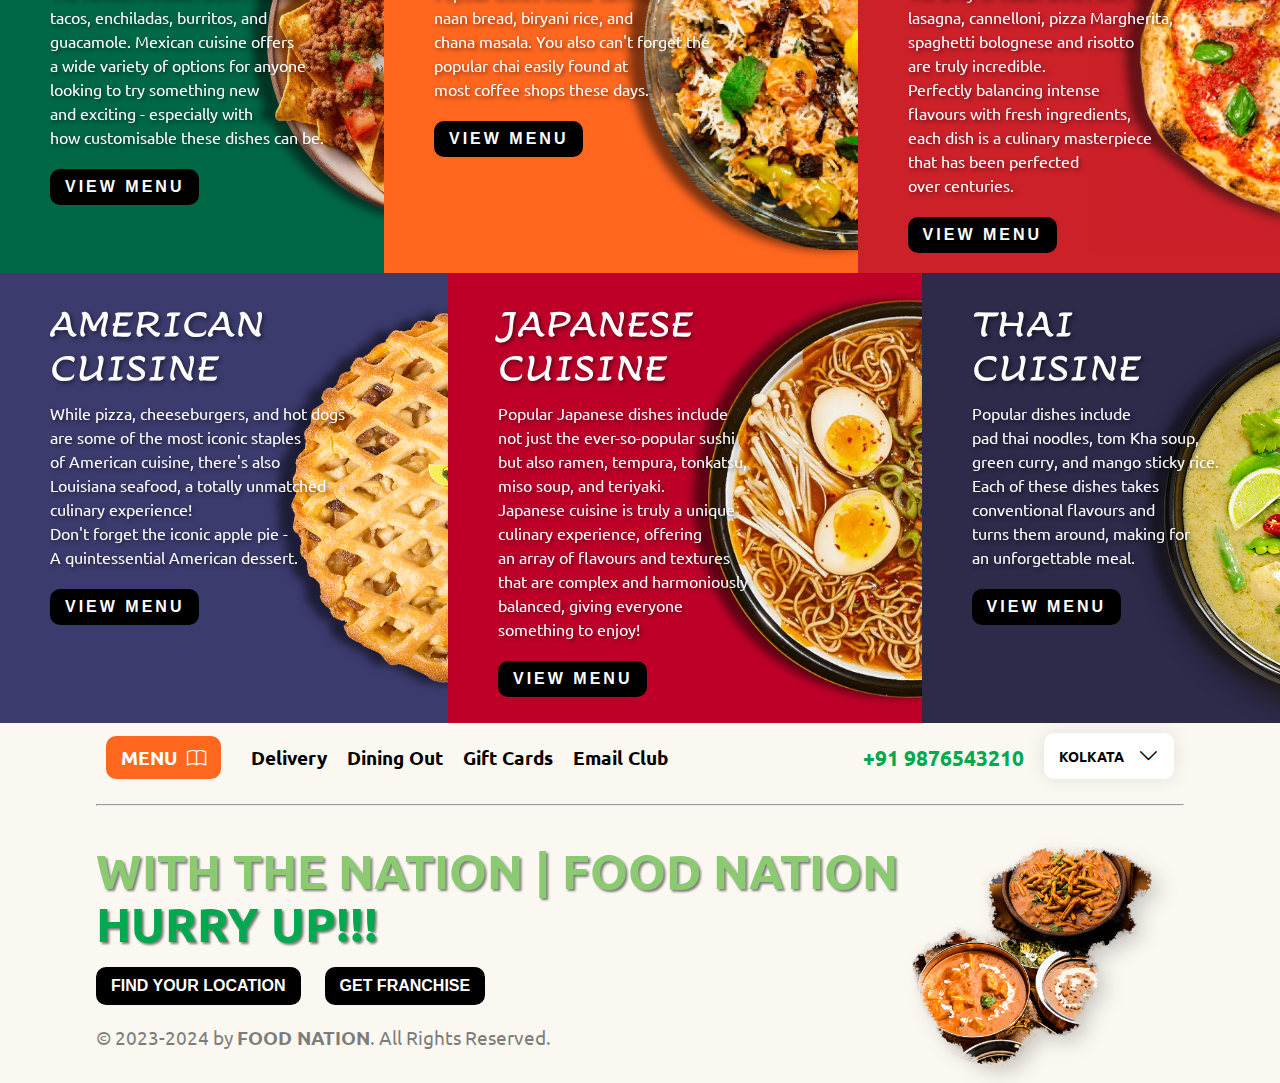
==== commit 23d9fb14: "Merge branch 'main' of https://github.com/AtulSingh11-0/Food-Ordering-System" ====
--- a/index.html
+++ b/index.html
@@ -17,12 +17,12 @@
         <nav>
 
             <div class="logo_ul">
-                <a href="/"><img src="home_page_logo.png" alt="Our logo"></a>
+                <a href="/"><img src="img/home_page_logo.png" alt="Our logo"></a>
                 <ul>
                     <li><a href="#">Delivery</a></li>
                     <li><a href="#">Shops</a></li>
                     <li><a href="#">Dining Out</a></li>
-                    <li><a href="#">MENU <i class="bi bi-book-fill"></i></a></li>
+                    <li><a href="#">Menu <i class="bi bi-book-fill"></i></a></li>
                 </ul>
             </div>
 
@@ -134,7 +134,7 @@
                     and exciting - especially with <br>
                     how customisable these dishes can be.
                 </p>
-                <button>VIEW MENU</button>
+                <button onclick="window.open('mexican_menu.html');">VIEW MENU</button>
             </div>
             <img src="img/Nachos.png" alt="Nachos">
         </div>
@@ -148,7 +148,7 @@
                     popular chai easily found at <br> 
                     most coffee shops these days.
                 </p>
-                <button>VIEW MENU</button>
+                <button onclick="window.open('indian_menu.html');">VIEW MENU</button>
             </div>
             <img src="img/biryani.png" alt="Biryani">
         </div>
@@ -166,7 +166,7 @@
                     that has been perfected <br> 
                     over centuries.
                 </p>
-                <button>VIEW MENU</button>
+                <button onclick="window.open('italian_menu.html');">VIEW MENU</button>
             </div>
             <img src="img/pizza.png" alt="Pizza Margherita">
         </div>
@@ -186,7 +186,7 @@
                     Don't forget the iconic apple pie - <br>
                     A quintessential American dessert.
                 </p>
-                <button>VIEW MENU</button>
+                <button onclick="window.open('american_menu.html');">VIEW MENU</button>
             </div>
             <img src="img/apple_pie.png" alt="Apple Pie">
         </div>
@@ -205,7 +205,7 @@
                     balanced, giving everyone <br>
                     something to enjoy!
                 </p>
-                <button>VIEW MENU</button>
+                <button onclick="window.open('japanese_menu.html');">VIEW MENU</button>
             </div>
             <img src="img/ramen.png" alt="Ramen">
         </div>
@@ -221,7 +221,7 @@
                     turns them around, making for <br>
                     an unforgettable meal.
                 </p>
-                <button>VIEW MENU</button>
+                <button onclick="window.open('thai_menu.html');">VIEW MENU</button>
             </div>
             <img src="img/green-curry.png" alt="Green Curry">
         </div>
--- a/style.css
+++ b/style.css
@@ -254,7 +254,7 @@
 } 
 
 /* styling the price heading beside order rate boxx */
-section .content .order_rate h2 {
+section .content .order_rate .price {
     margin-left: 30px;
     color: var(--h6-order-rate-color);
 }
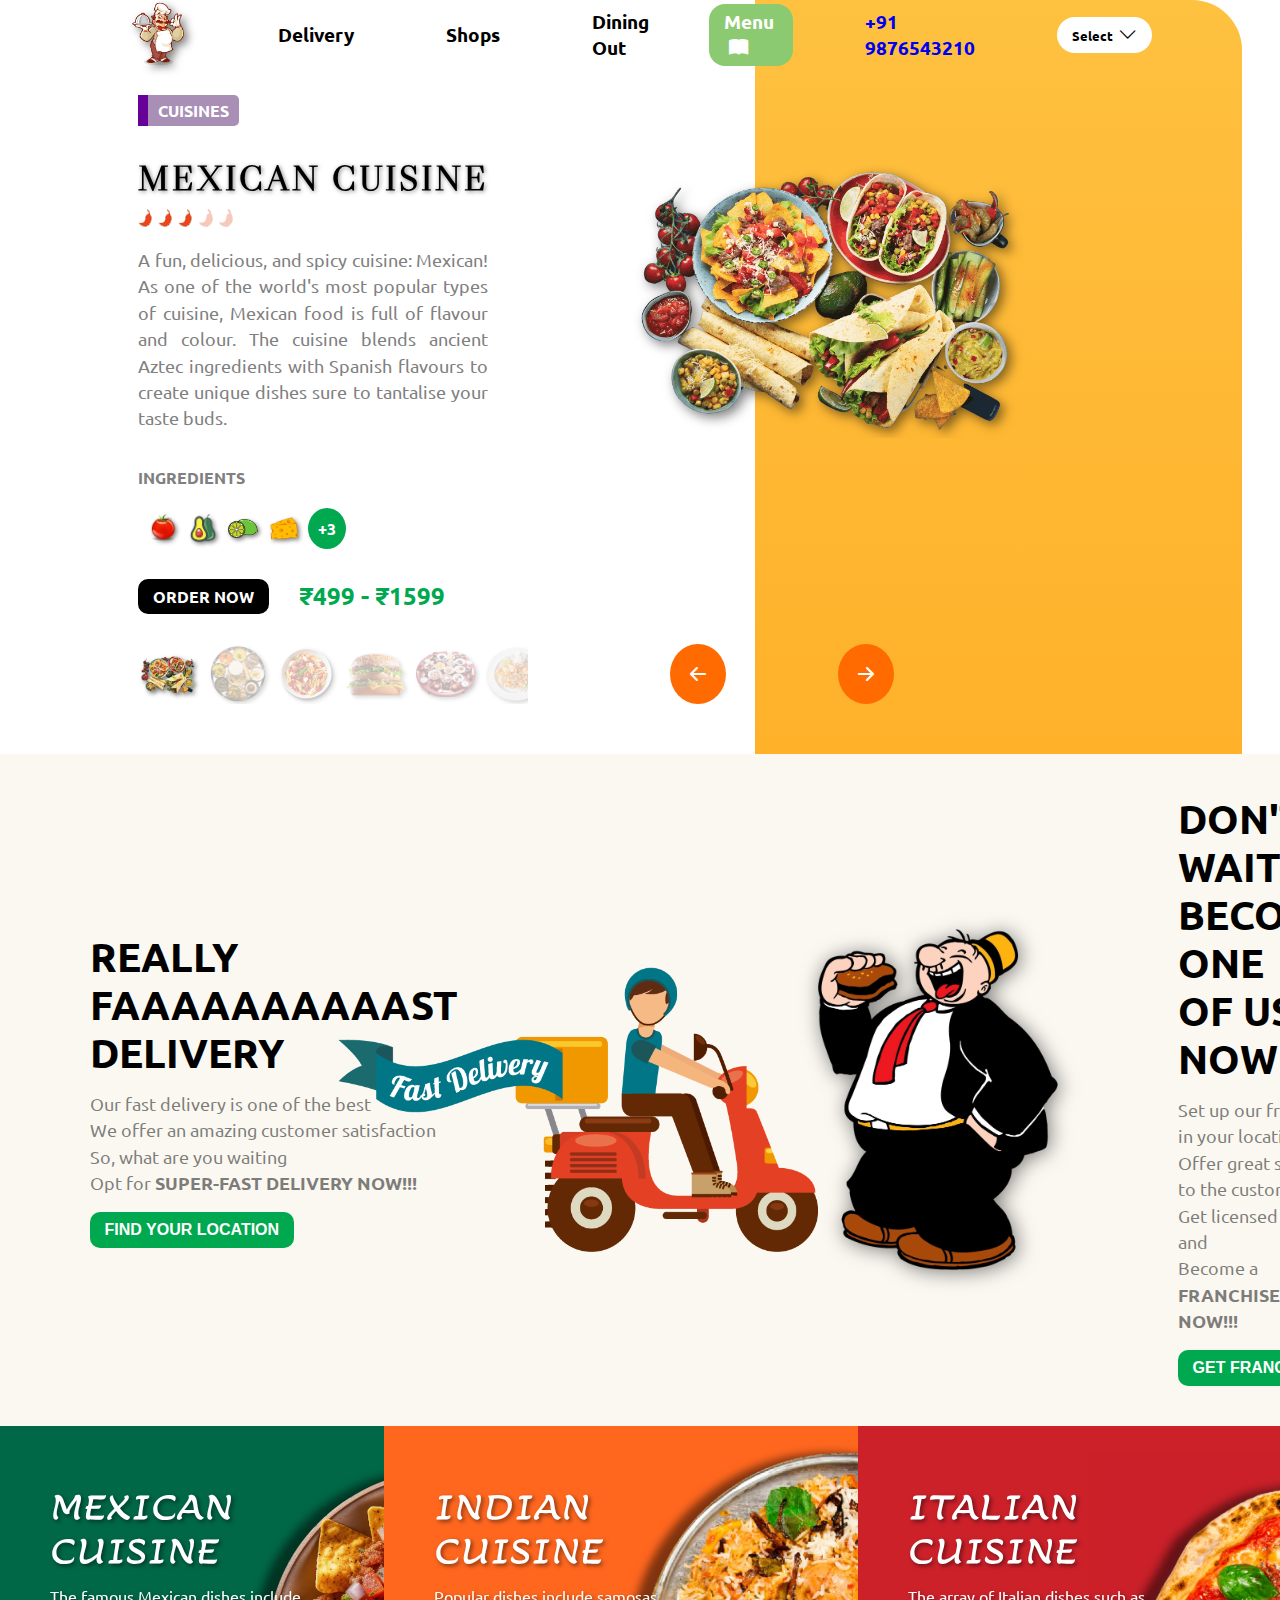
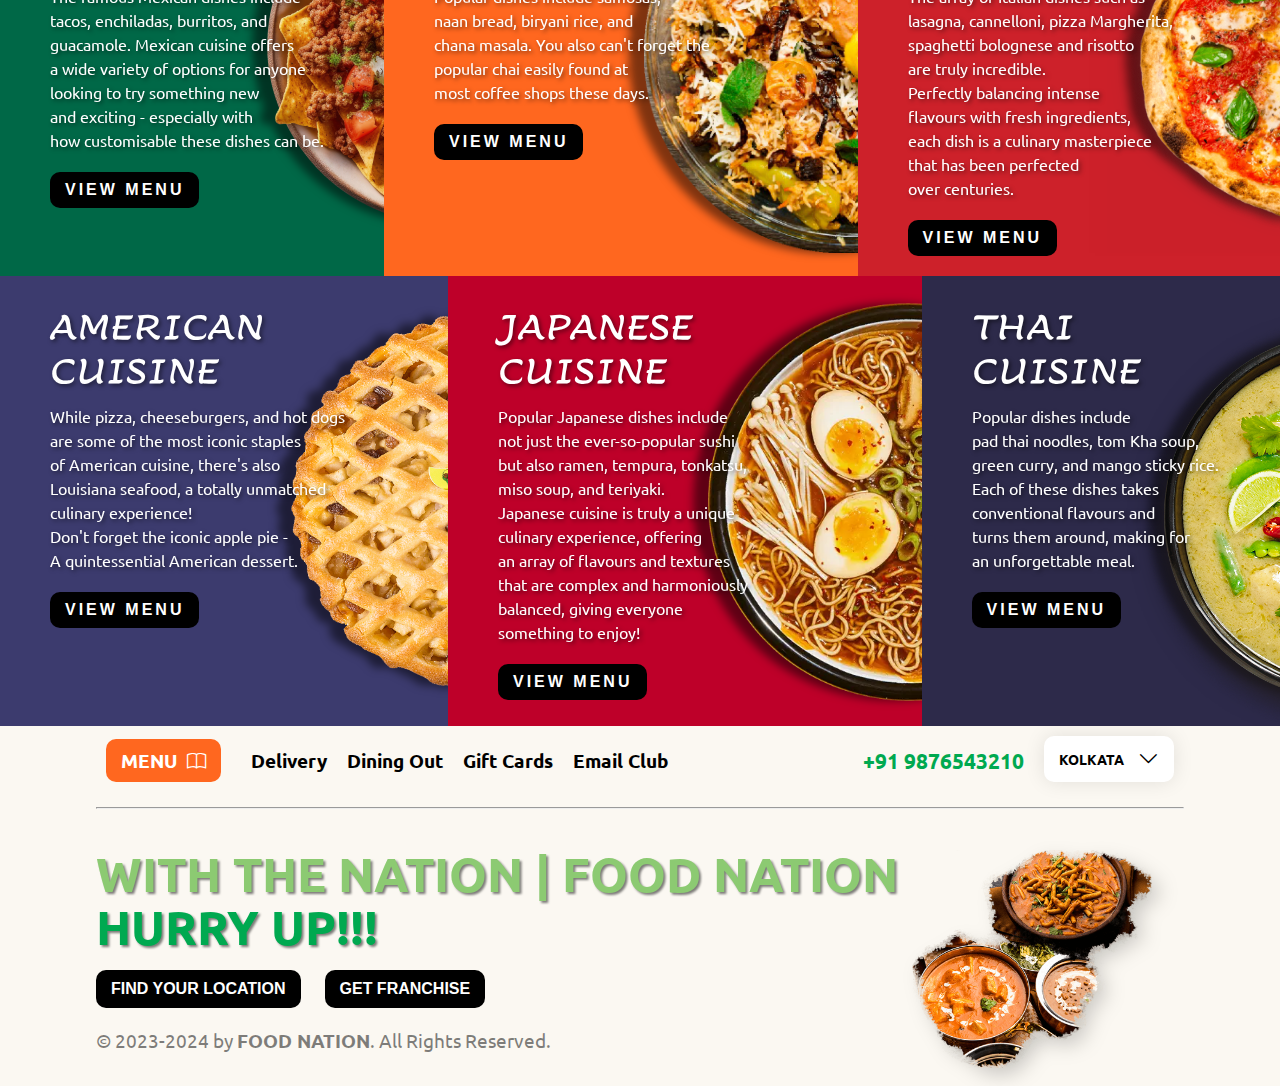
==== commit af522210: "update file" ====
--- a/index.html
+++ b/index.html
@@ -17,12 +17,12 @@
         <nav>
 
             <div class="logo_ul">
-                <a href="/"><img src="img/home_page_logo.png" alt="Our logo"></a>
+                <a href="/"><img src="home_page_logo.png" alt="Our logo"></a>
                 <ul>
                     <li><a href="#">Delivery</a></li>
                     <li><a href="#">Shops</a></li>
                     <li><a href="#">Dining Out</a></li>
-                    <li><a href="#">Menu <i class="bi bi-book-fill"></i></a></li>
+                    <li><a href="#menu">Menu <i class="bi bi-book-fill"></i></a></li>
                 </ul>
             </div>
 
@@ -121,6 +121,9 @@
 
     </div>
 
+    <div id="menu">
+
+    
     <div class="food_menu">
         
         <div class="food_box">
@@ -227,7 +230,7 @@
         </div>
         
     </div>
-
+</div>
     <footer>
 
         <nav>
--- a/style.css
+++ b/style.css
@@ -1,5 +1,6 @@
 @import url('https://fonts.googleapis.com/css2?family=Baloo+2&family=Ubuntu:wght@300;400;500;700&display=swap');
 @import url('https://fonts.googleapis.com/css2?family=Baloo+2&family=Lumanosimo&family=Ubuntu:wght@300;400;500;700&display=swap');
+@import url('https://fonts.googleapis.com/css2?family=Libre+Caslon+Display&display=swap');
 
 *{
     margin: 0;
@@ -182,6 +183,8 @@
     margin-block: 1em .25em; 
     font-family: 'Lumanosimo', cursive;
     letter-spacing: 3px;
+    font-size: 2.2rem;
+    font-family: 'Libre Caslon Display', serif;
 }
 
 /* styling for the chilli icons only*/
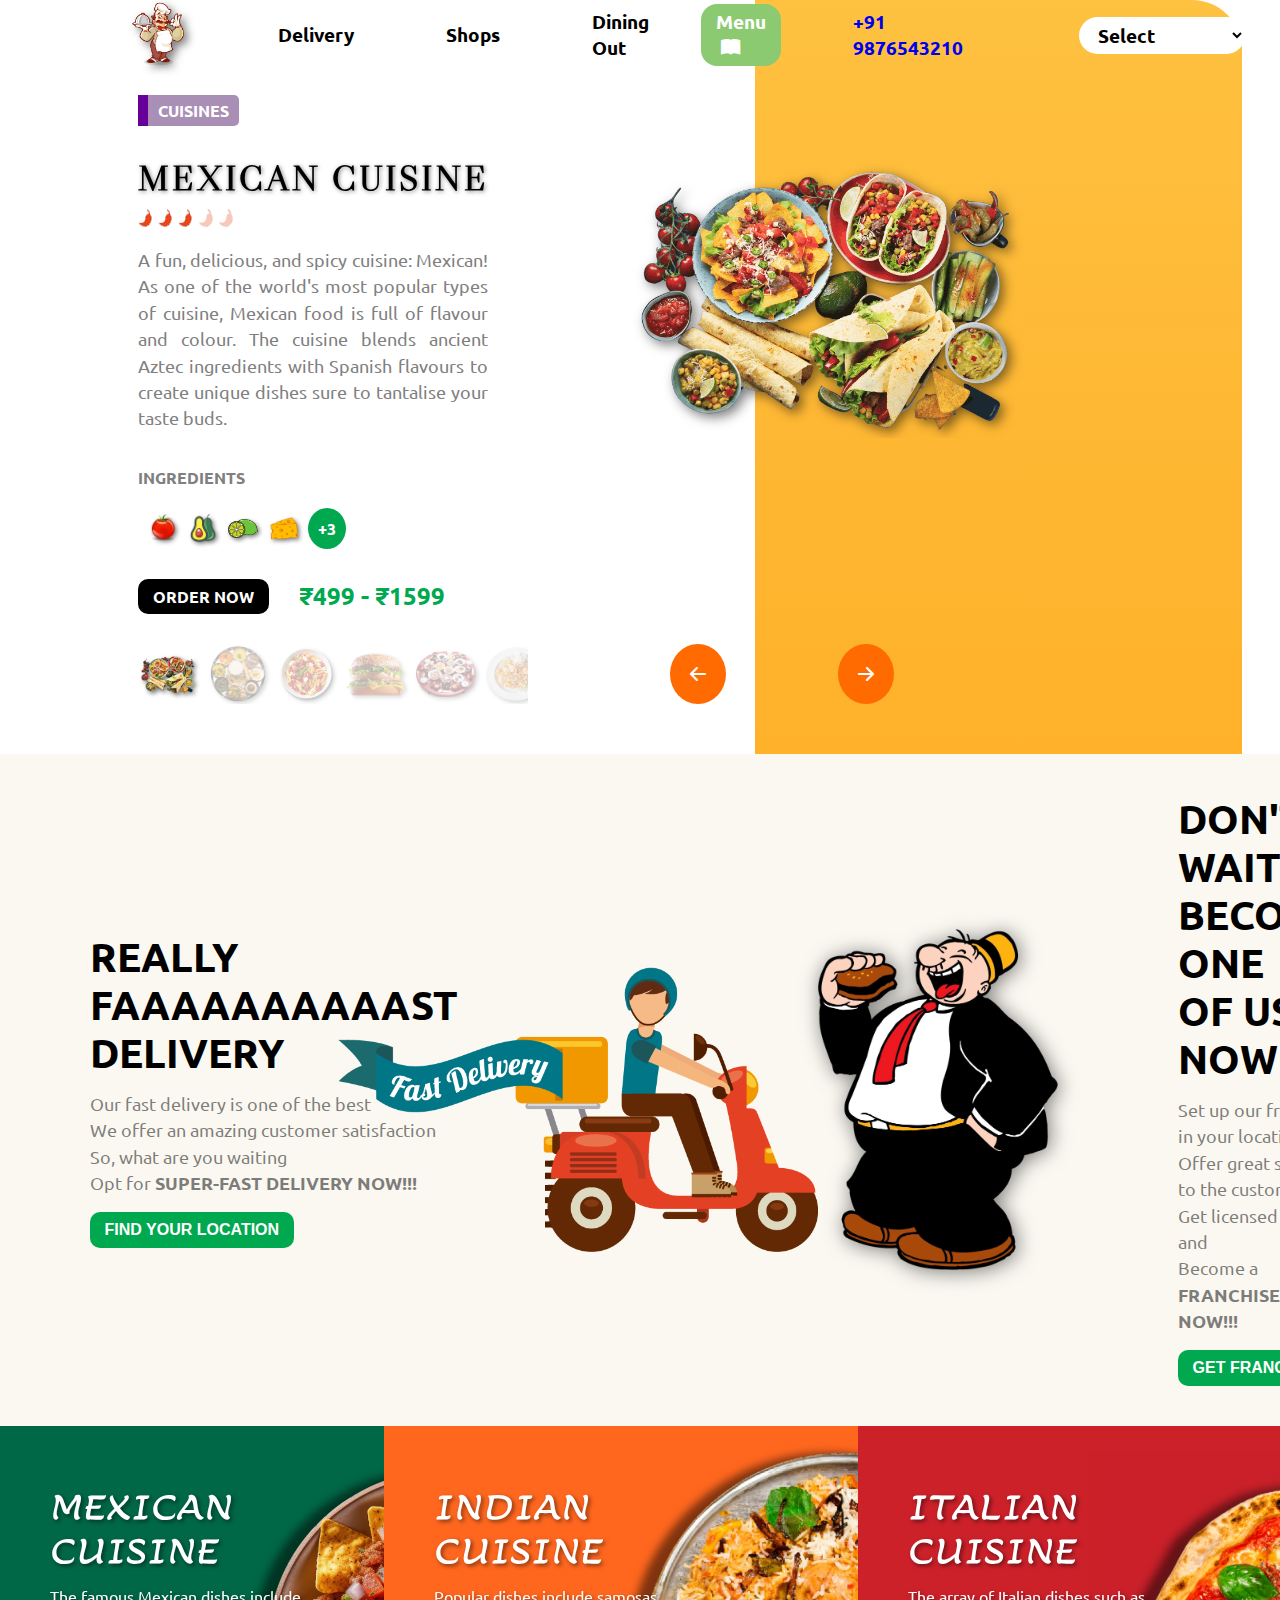
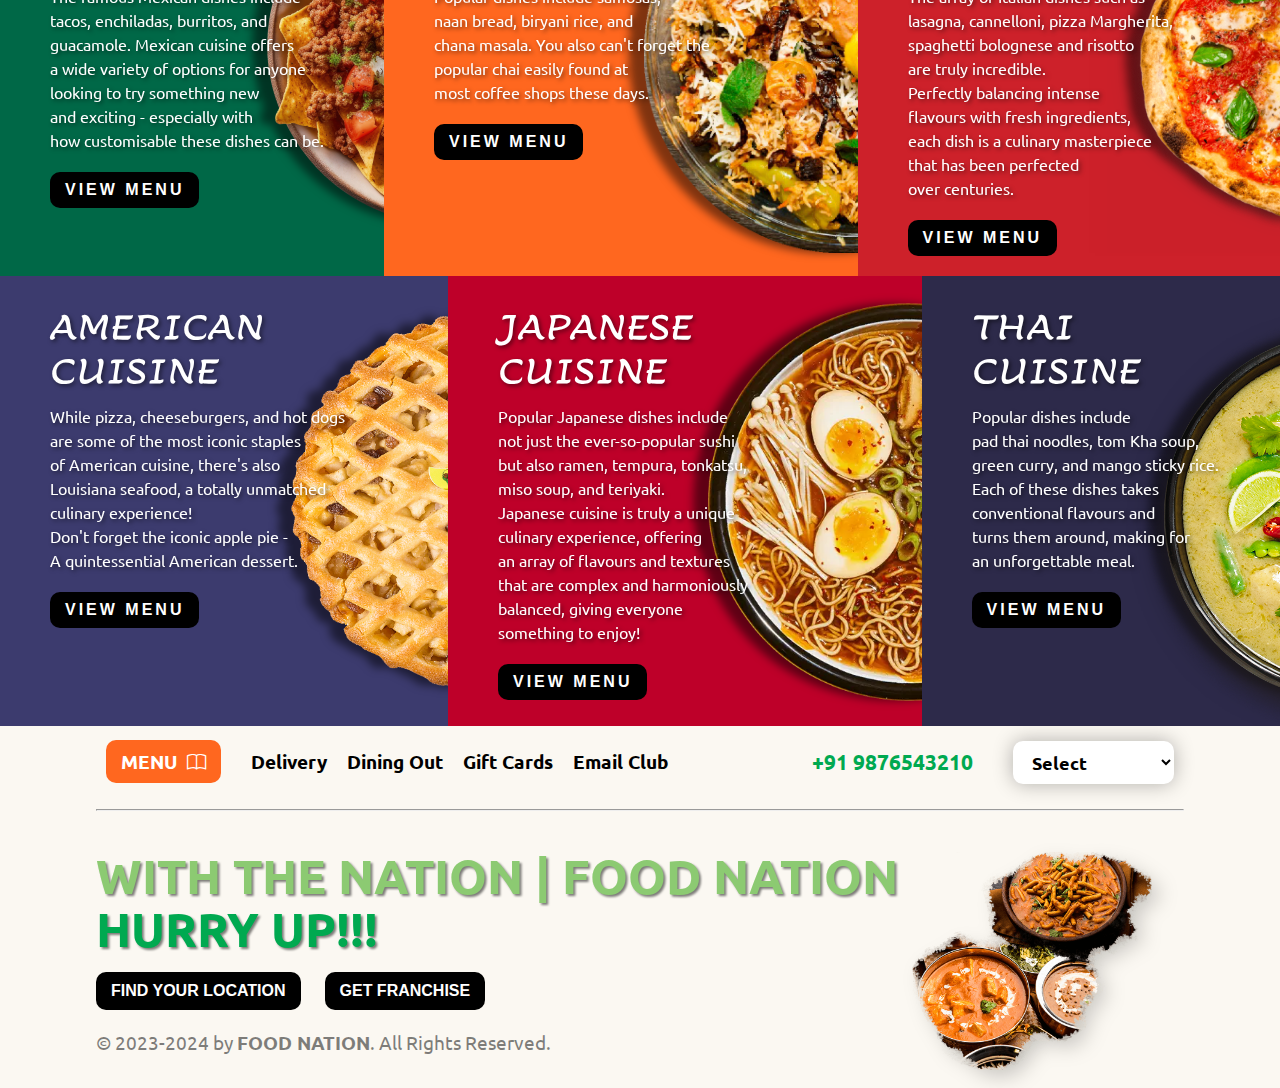
==== commit 1256e6d2: "Update files" ====
--- a/index.html
+++ b/index.html
@@ -29,8 +29,14 @@
             <div class="contact_select">
                 <li><a href="tel:9876543210">+91 9876543210</a></li>
                 <li>
-                    <h6>Select</h6>
-                    <i class="bi bi-chevron-down"></i>
+                    <select class="classic">
+                        <option>Select</option>
+                        <option>KOLKATA</option>
+                        <option>BOBMBAY</option>
+                        <option>BENGALURU</option>
+                        <option>NEW DELHI</option>
+                        <option>CHENNAI</option>
+                    </select>
                 </li>
             </div>
 
@@ -244,8 +250,14 @@
             <ul>
                 <li><a href="tel:9876543210">+91 9876543210</a></li>
                 <li>
-                    <h6>KOLKATA</h6>
-                    <i class="bi bi-chevron-down"></i>
+                    <select class="classic">
+                        <option>Select</option>
+                        <option>KOLKATA</option>
+                        <option>BOBMBAY</option>
+                        <option>BENGALURU</option>
+                        <option>NEW DELHI</option>
+                        <option>CHENNAI</option>
+                    </select>
                 </li>
             </ul>
         </nav>
--- a/style.css
+++ b/style.css
@@ -130,20 +130,19 @@
 }
 
 /* targeting the 2nd element of the list */
-header nav .contact_select li:nth-child(2) {
+header nav .contact_select li:nth-child(2) select {
+    font-family: 'Ubuntu', sans-serif;
+    font-weight: bold;
+    font-size: 1.1rem;
     display: flex;
     justify-content: space-between;
     font-size: var(--list-font-size);
     background: var(--white);
     border-radius: 1em;
+    border: none;
     padding: 5px 15px;
-    width: 100px;
+    width: auto;
     margin-left: 20px;
-}
-
-/* giving margin-left to the icon in the 2nd element */
-header nav .contact_select li:nth-child(2) i {
-    margin-left: 5px;
 }
 
 /* section styling starts here */
@@ -633,20 +632,19 @@
     margin-right: 10px;
 }
 
-/* accessing the 2nd list item in the 2nd unordered list  */
-footer nav ul:nth-child(2) li:nth-child(2) {
-    display: flex;
-    align-items: center;
+footer nav ul:nth-child(2) li:nth-child(2) select {
+    font-family: 'Ubuntu', sans-serif;
+    font-weight: bold;
+    display: flex;
     justify-content: space-between;
-    width: 130px;
-    margin-top: 0;
-    margin-right: 10px;
+    font-size: 1.1rem;
+    background: var(--white);
+    border-radius: 10px;
+    border: none;
+    box-shadow: 0 0 20px rgba(0, 0, 0, .3);
     padding: 9px 15px;
-    border-radius: 10px;
-    font-size: 1.3rem;
-    background: var(--white);
-    color: black;
-    box-shadow: 0 0 20px rgba(0, 0, 0, .1);
+    width: auto;
+    margin-left: 20px;
     cursor: pointer;
     transition: .3s linear;
 }
